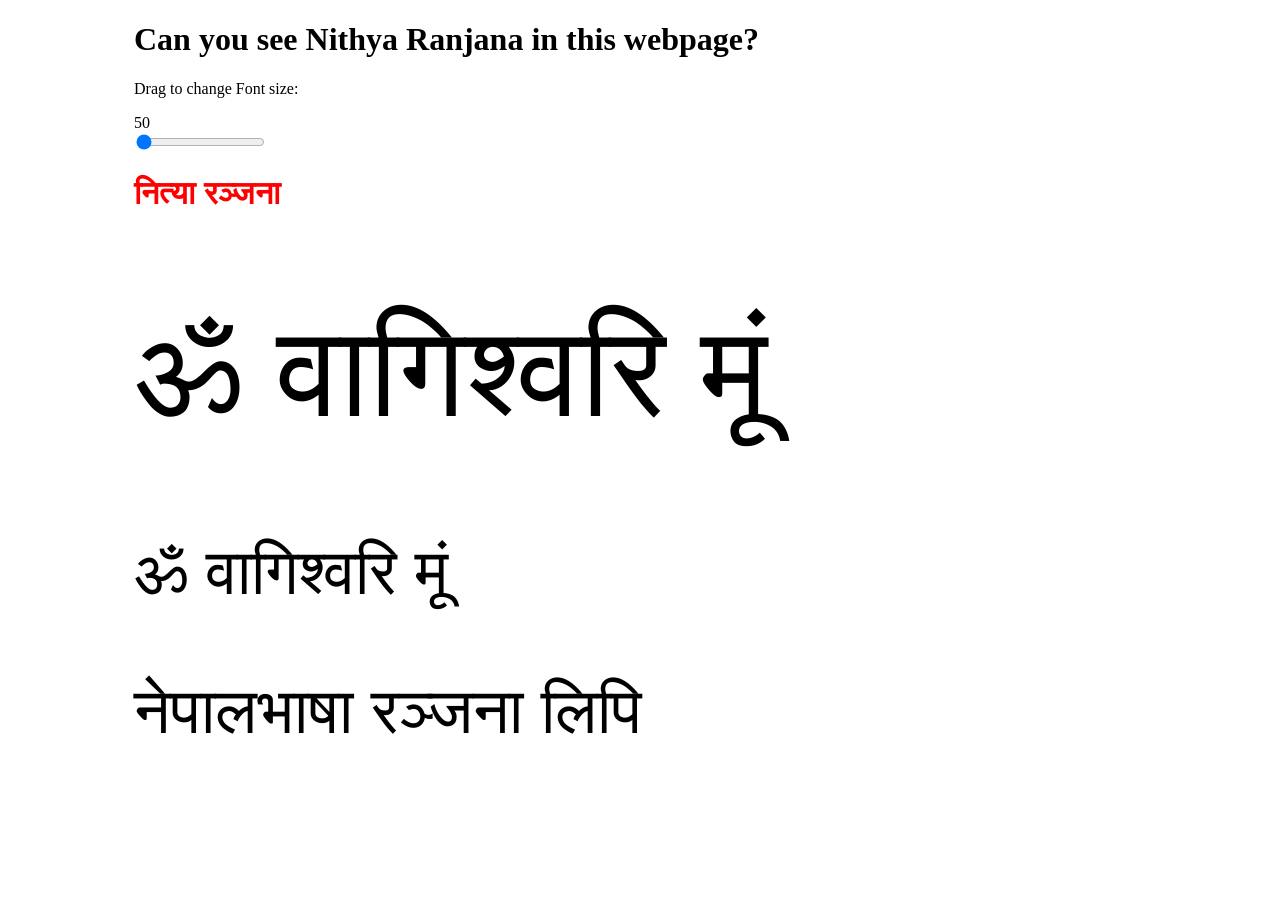
==== demo/index.html @ 98b2a3eb "Change text color to red in index.html" ====
<!DOCTYPE html>
<html lang="en">

<head>
  <meta charset="UTF-8">
  <meta name="viewport" content="width=device-width, initial-scale=1.0">
  <title>Rendering Nithya Ranjana in Webpages - Demo</title>
  <link rel="stylesheet" href="../css/nithya-ranjana.css">
  <script
  src="https://code.jquery.com/jquery-3.7.1.js"
  integrity="sha256-eKhayi8LEQwp4NKxN+CfCh+3qOVUtJn3QNZ0TciWLP4="
  crossorigin="anonymous"></script>
</head>
  <body>

  <div class="container-large" style="max-width:1012px; margin:0 auto;">
    <div class="font-size">
       <h1>Can you see Nithya Ranjana in this webpage?</h1>
        <p>Drag to change Font size:</p>
  <output for="fader" id="fontsize">50</output>
</div>
<input class="none" type="range" min="0" max="100" value="0" id="fader" step="1"/>
<text id="v-28" class="changeMe" y="0.8em" fill="white"
  stroke="black"
  stroke-width="0"
  transform="translate(35,20.5) "
  ><h1 class="font-nithya-ranjana" style="color:red;">नित्या रञ्जना</h1></text
>
  <script>
$("#fader").on("input", function () {
  $("#v-28").css("font-size", $(this).val() + "px")
})
</script>
   
    <h1 class="font-nithya-ranjana text-large">ॐ वागिश्वरि मूं</h1>
    <h1 class="font-nithya-ranjana-ss01 text-medium">ॐ वागिश्वरि मूं</h1>
    <p class="font-nithya-ranjana text-medium">नेपालभाषा रञ्जना लिपि</p>
  </div>
</body>

</html>
---- css/nithya-ranjana.css ----
/* Nithya Ranjana font */

@font-face {
  font-family: 'NithyaRanjana';
  src:  url('https://cdn.staticdelivr.com/gh/callijatra/nithya-ranjana-webfont1/main/fonts/NithyaRanjanaDU-Regular.otf') format('otf'),
        url('https://cdn.staticdelivr.com/gh/callijatra/nithya-ranjana-webfont1/main/fonts/NithyaRanjanaDU-Regular.woff2') format('woff2'),
        url('https://cdn.staticdelivr.com/gh/callijatra/nithya-ranjana-webfont1/main/fonts/NithyaRanjanaDU-Regular.woff') format('woff'); /* Fallback format */
  font-weight: 100;
  font-display: swap; 
}

@layer utilities {
  .font-nithya-ranjana {
    font-family: 'NithyaRanjana', sans-serif;
  }

    /* Stylistic Set 1 */
    .font-nithya-ranjana-ss01 {
      font-family: 'NithyaRanjana', sans-serif;
      font-feature-settings: "ss01" 1;
    }
}

.text-large {
  font-size: 8rem;
  font-weight: 100;
}

.text-medium {
  font-size: 4rem;
  font-weight: 100;
}
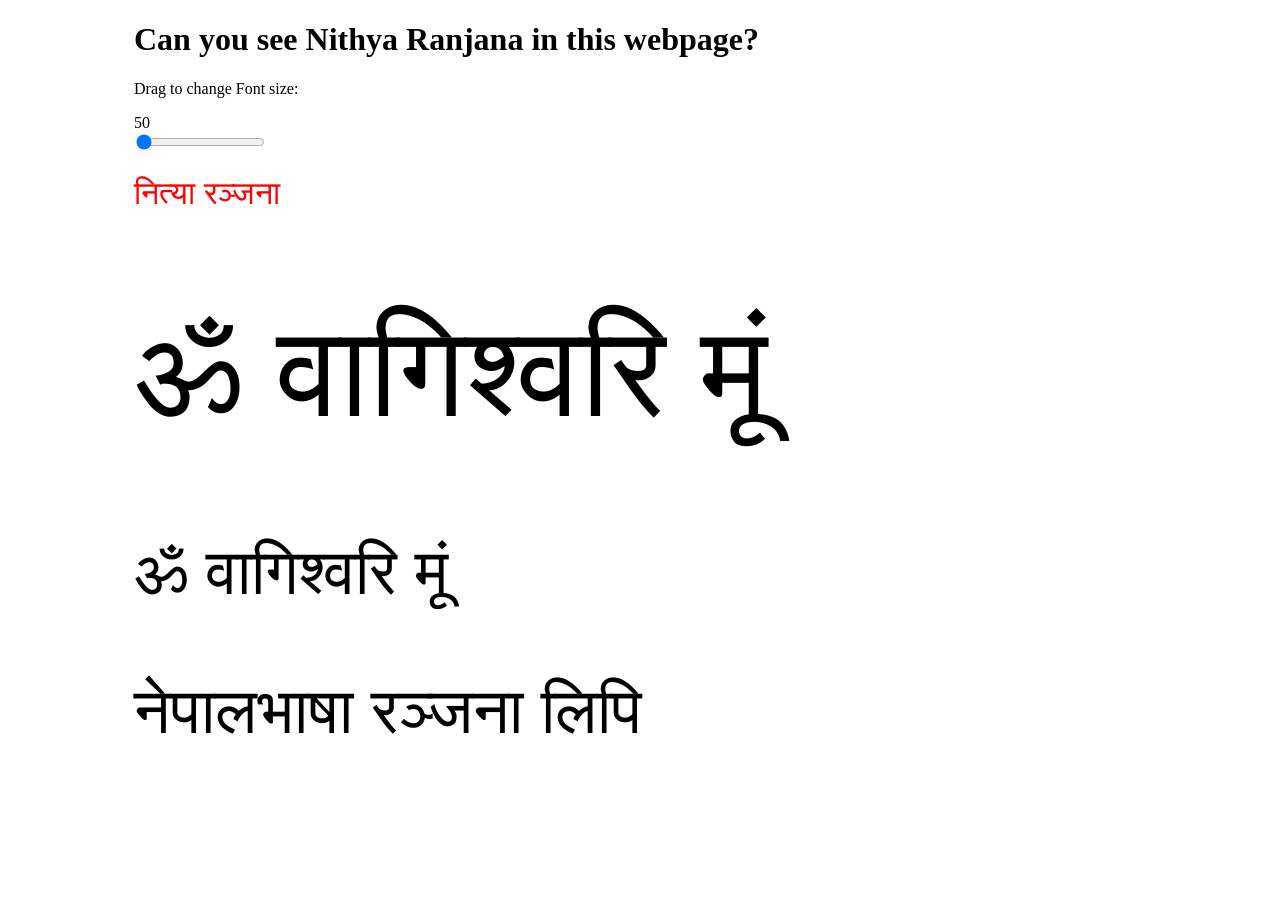
==== commit afc27c9d: "Update index.html" ====
--- a/demo/index.html
+++ b/demo/index.html
@@ -24,7 +24,7 @@
   stroke="black"
   stroke-width="0"
   transform="translate(35,20.5) "
-  ><h1 class="font-nithya-ranjana" style="color:red;">नित्या रञ्जना</h1></text
+  ><h1 class="font-nithya-ranjana" style="color:red;font-weight:normal;">नित्या रञ्जना</h1></text
 >
   <script>
 $("#fader").on("input", function () {
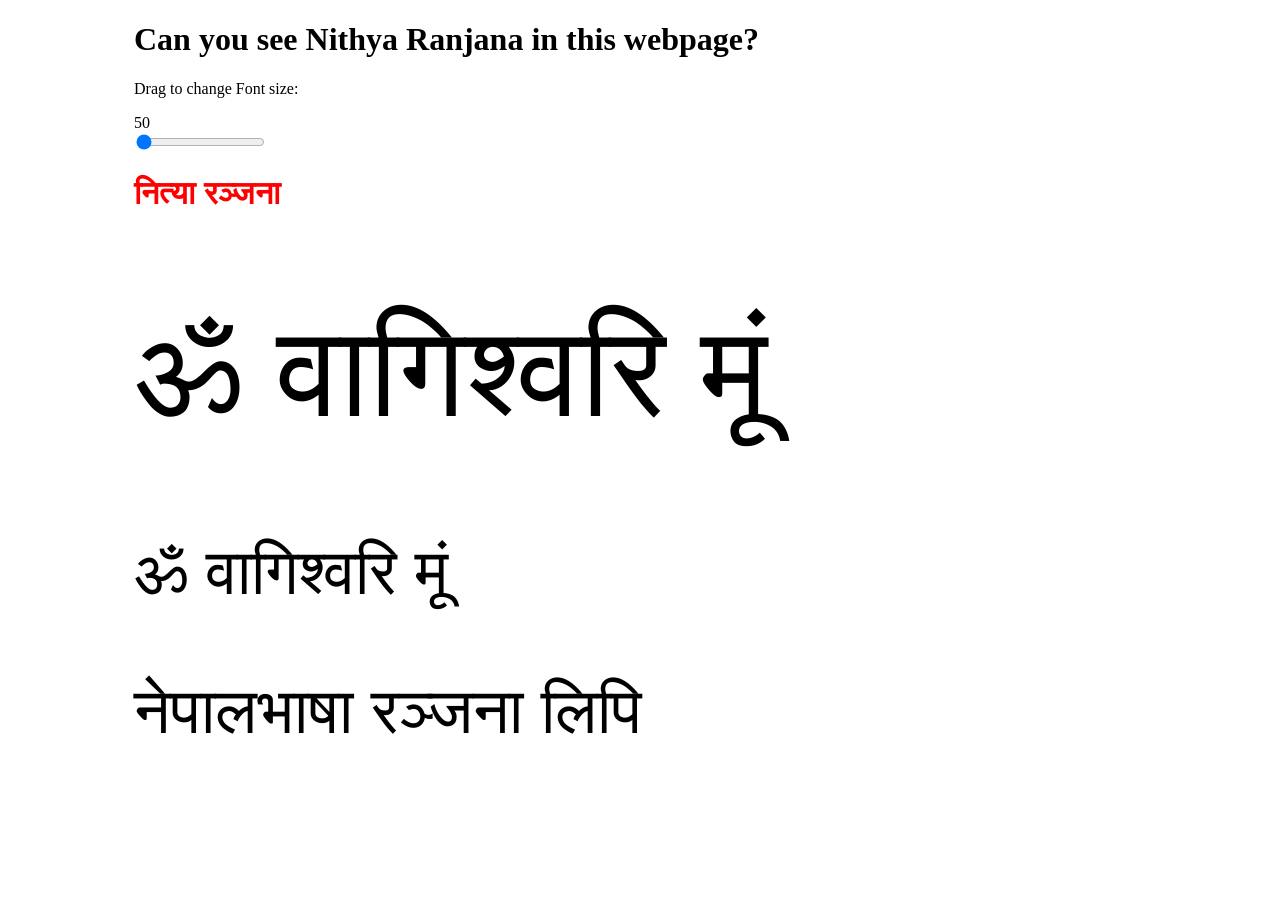
==== commit 904b83c7: "fixed font value update" ====
--- a/demo/index.html
+++ b/demo/index.html
@@ -24,11 +24,13 @@
   stroke="black"
   stroke-width="0"
   transform="translate(35,20.5) "
-  ><h1 class="font-nithya-ranjana" style="color:red;font-weight:normal;">नित्या रञ्जना</h1></text
+  ><h1 class="font-nithya-ranjana" style="color:red;">नित्या रञ्जना</h1></text
 >
   <script>
 $("#fader").on("input", function () {
-  $("#v-28").css("font-size", $(this).val() + "px")
+  var fontSize = $(this).val() + "px";
+  $("#v-28").css("font-size", fontSize);
+  $("#fontsize").text($(this).val()); // Update the output display
 })
 </script>
    
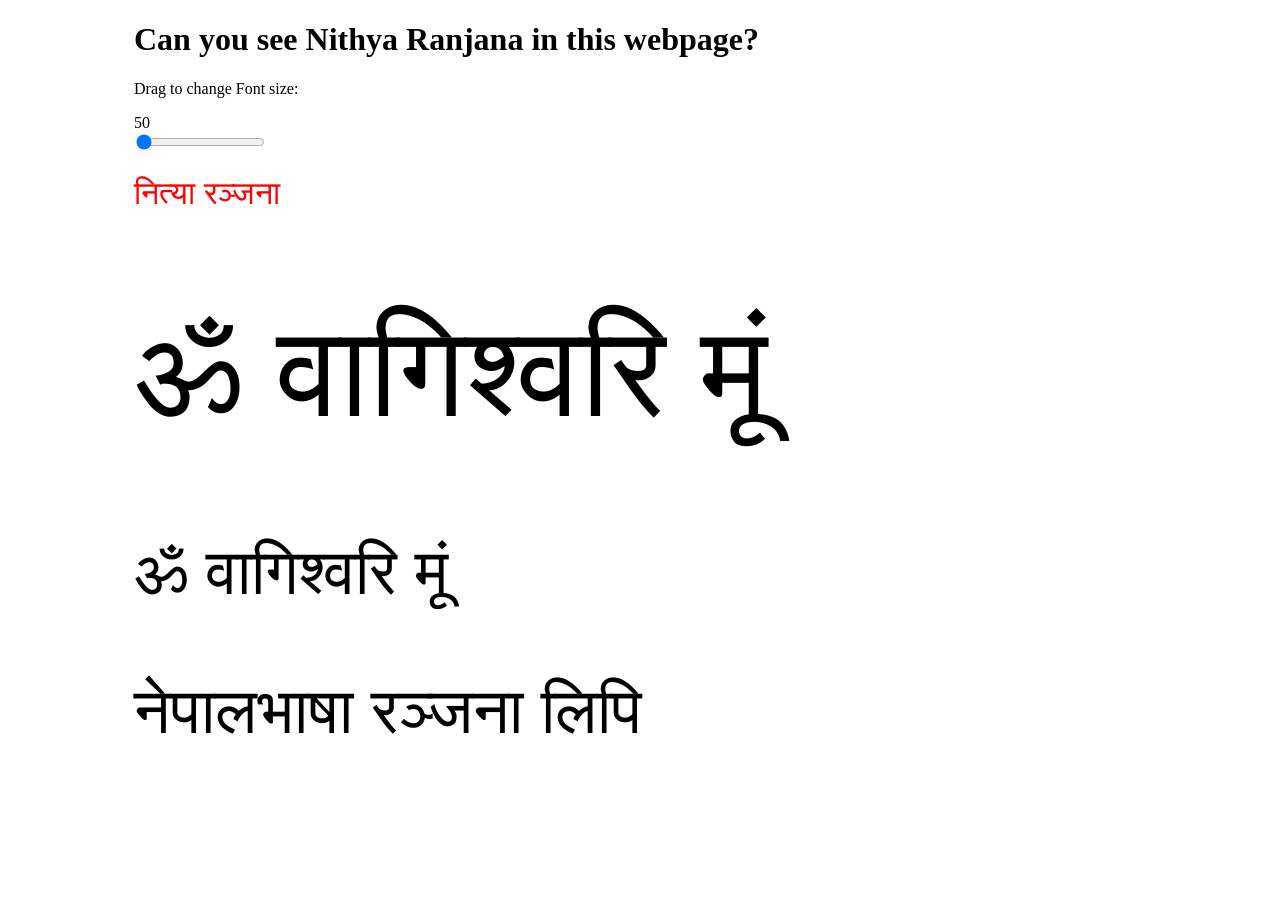
==== commit ea757294: "Merge branch 'main' of https://github.com/callijatra/nithya-ranjana-webfont1" ====
--- a/demo/index.html
+++ b/demo/index.html
@@ -24,7 +24,7 @@
   stroke="black"
   stroke-width="0"
   transform="translate(35,20.5) "
-  ><h1 class="font-nithya-ranjana" style="color:red;">नित्या रञ्जना</h1></text
+  ><h1 class="font-nithya-ranjana" style="color:red;font-weight:normal;">नित्या रञ्जना</h1></text
 >
   <script>
 $("#fader").on("input", function () {
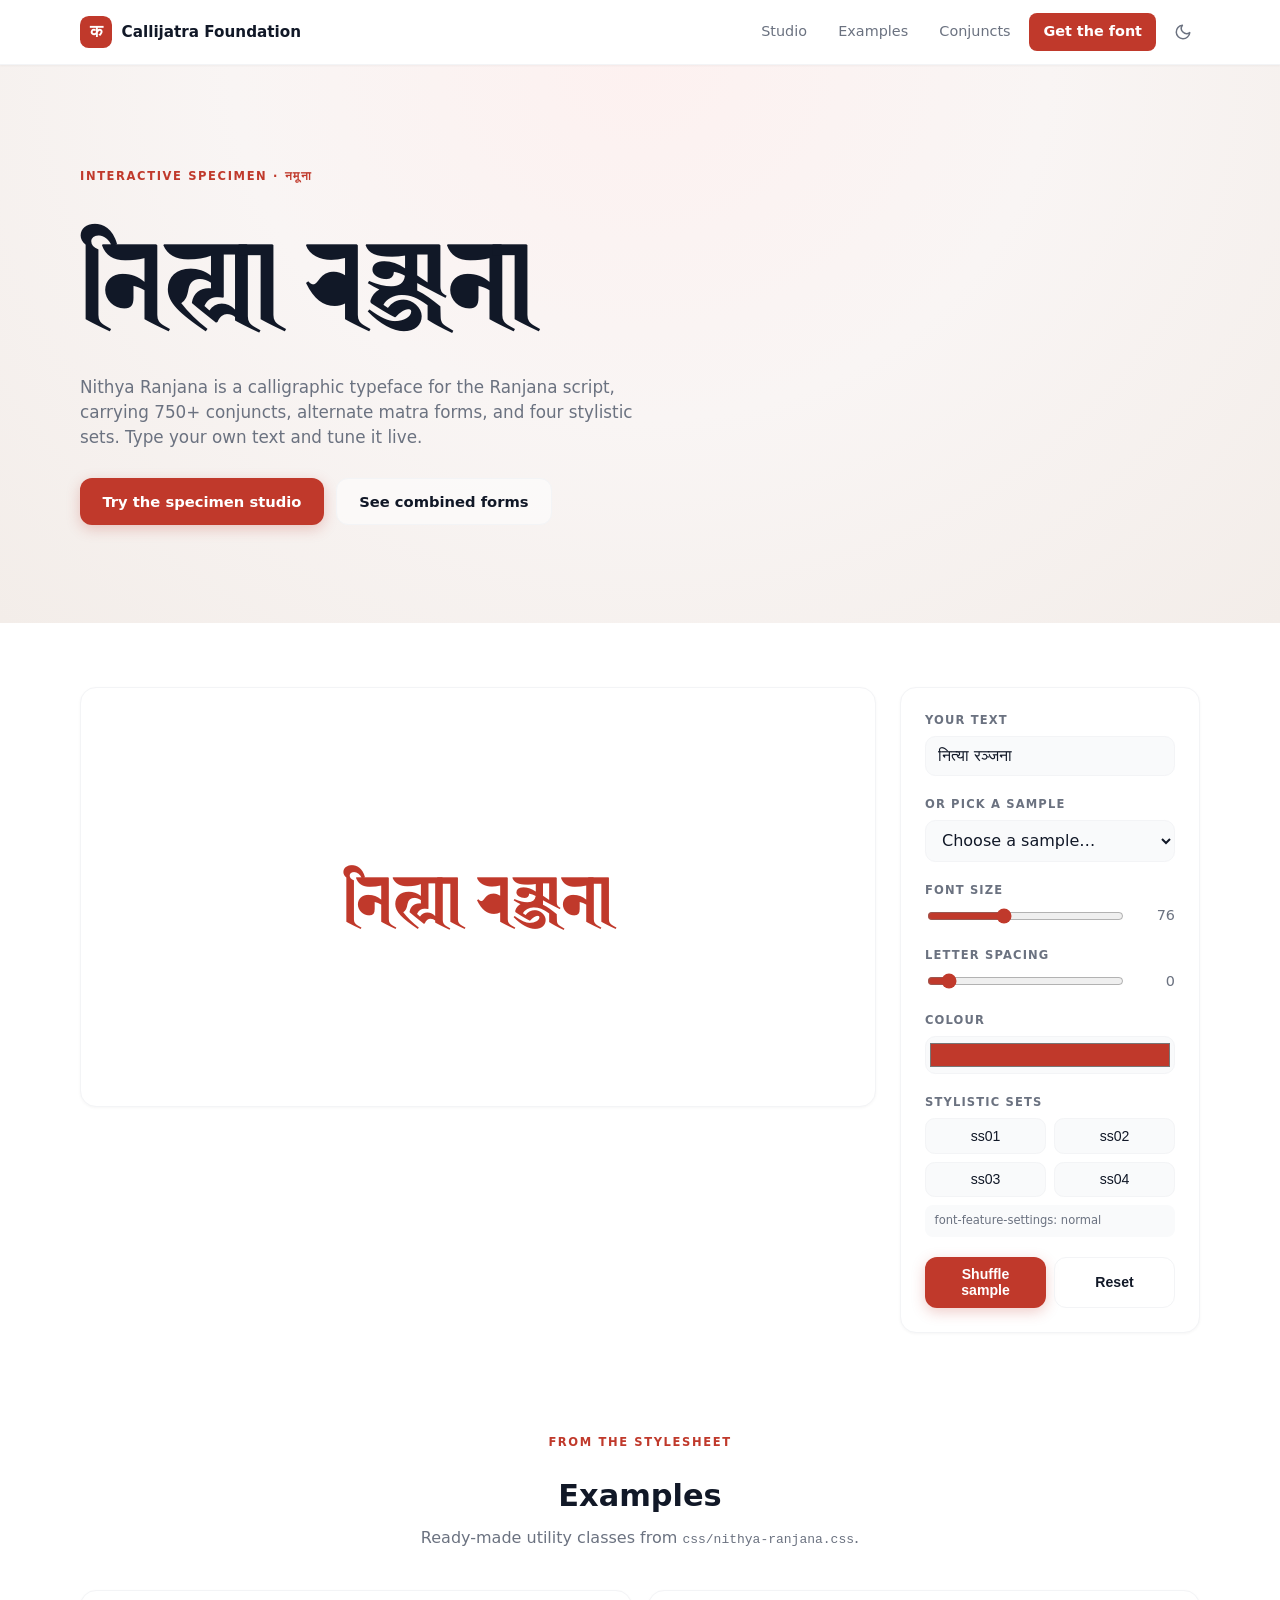
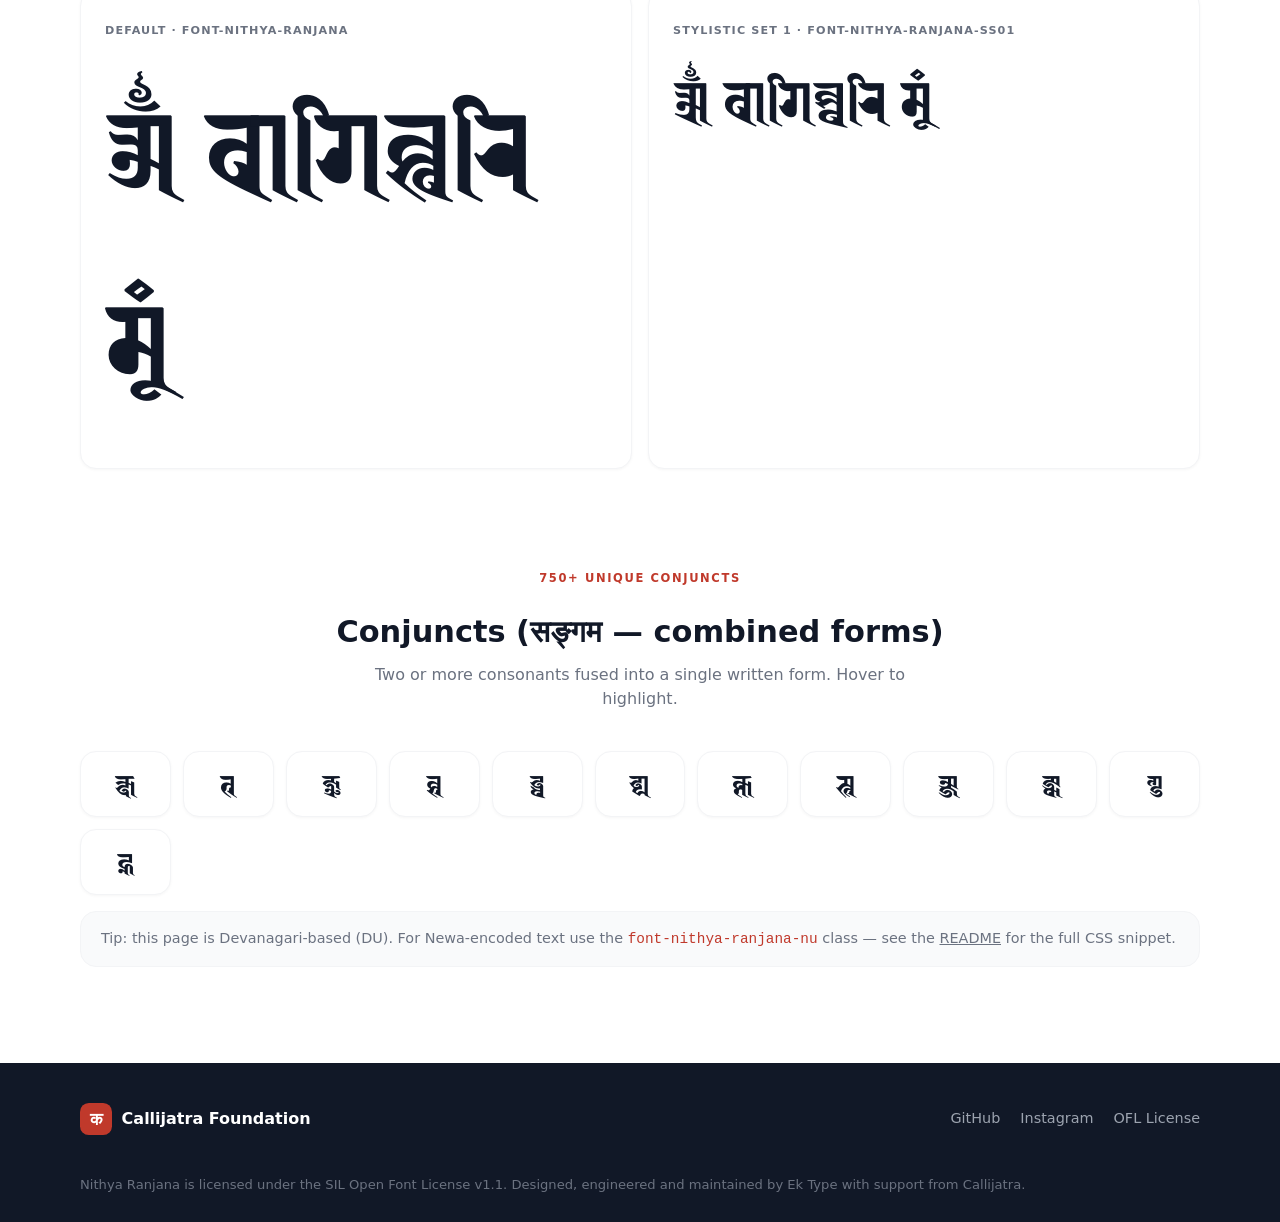
==== commit 706210fd: "Fix webfont loading, add NU webfonts, rebuild interactive demo page" ====
--- a/demo/index.html
+++ b/demo/index.html
@@ -6,38 +6,765 @@
   <meta name="viewport" content="width=device-width, initial-scale=1.0">
   <title>Rendering Nithya Ranjana in Webpages - Demo</title>
   <link rel="stylesheet" href="../css/nithya-ranjana.css">
-  <script
-  src="https://code.jquery.com/jquery-3.7.1.js"
-  integrity="sha256-eKhayi8LEQwp4NKxN+CfCh+3qOVUtJn3QNZ0TciWLP4="
-  crossorigin="anonymous"></script>
+  <script>
+    (function () {
+      var saved = localStorage.getItem('theme');
+      var prefersDark = window.matchMedia('(prefers-color-scheme: dark)').matches;
+      if (saved === 'dark' || (!saved && prefersDark)) {
+        document.documentElement.classList.add('dark');
+      }
+    })();
+  </script>
+  <style>
+    :root {
+      --brand: #c0392b;
+      --brand-hover: #a93226;
+      --ink: #111827;
+      --muted: #6b7280;
+      --bg: #ffffff;
+      --surface: #f9fafb;
+      --line: #f3f4f6;
+      --nav: rgba(255, 255, 255, 0.9);
+      --hero: radial-gradient(ellipse at top, #fdf1f0 0%, #f9f5f4 45%, #f3ede9 100%);
+    }
+
+    html.dark {
+      --ink: #f3f4f6;
+      --muted: #9ca3af;
+      --bg: #030712;
+      --surface: #111827;
+      --line: #1f2937;
+      --nav: rgba(3, 7, 18, 0.9);
+      --hero: none;
+    }
+
+    * { box-sizing: border-box; }
+
+    html { scroll-behavior: smooth; }
+
+    body {
+      margin: 0;
+      font-family: system-ui, -apple-system, "Segoe UI", sans-serif;
+      background: var(--bg);
+      color: var(--ink);
+      line-height: 1.5;
+      -webkit-font-smoothing: antialiased;
+    }
+
+    a { color: inherit; }
+
+    .nav {
+      position: sticky;
+      top: 0;
+      z-index: 50;
+      background: var(--nav);
+      -webkit-backdrop-filter: blur(8px);
+      backdrop-filter: blur(8px);
+      border-bottom: 1px solid var(--line);
+      box-shadow: 0 1px 2px rgba(0, 0, 0, 0.04);
+    }
+
+    .nav-inner {
+      max-width: 72rem;
+      margin: 0 auto;
+      padding: 0 1rem;
+      height: 4rem;
+      display: flex;
+      align-items: center;
+      justify-content: space-between;
+      gap: 1rem;
+    }
+
+    .nav-brand {
+      display: flex;
+      align-items: center;
+      gap: .6rem;
+      text-decoration: none;
+      font-weight: 600;
+      font-size: .95rem;
+    }
+
+    .nav-logo {
+      width: 2rem;
+      height: 2rem;
+      border-radius: .55rem;
+      background: var(--brand);
+      color: #fff;
+      display: flex;
+      align-items: center;
+      justify-content: center;
+      font-weight: 700;
+      font-size: 1.05rem;
+    }
+
+    .nav-links { display: flex; align-items: center; gap: .35rem; }
+
+    .nav-link {
+      padding: .5rem .8rem;
+      border-radius: .5rem;
+      color: var(--muted);
+      text-decoration: none;
+      font-size: .9rem;
+      font-weight: 500;
+      transition: color .15s, background .15s;
+    }
+
+    .nav-link:hover { color: var(--ink); background: var(--surface); }
+
+    .nav-main {
+      padding: .5rem .9rem;
+      border-radius: .5rem;
+      background: var(--brand);
+      color: #fff;
+      text-decoration: none;
+      font-size: .9rem;
+      font-weight: 600;
+      transition: background .15s;
+    }
+
+    .nav-main:hover { background: var(--brand-hover); }
+
+    .icon-btn {
+      margin-left: .25rem;
+      padding: .5rem;
+      border: none;
+      border-radius: .5rem;
+      background: transparent;
+      color: var(--muted);
+      cursor: pointer;
+      display: flex;
+      align-items: center;
+      justify-content: center;
+      transition: color .15s, background .15s;
+    }
+
+    .icon-btn:hover { color: var(--ink); background: var(--surface); }
+
+    .hero {
+      min-height: 62vh;
+      display: flex;
+      flex-direction: column;
+      justify-content: center;
+      padding: 4rem 1rem;
+      background: var(--hero);
+      background-color: var(--surface);
+      overflow: hidden;
+    }
+
+    html.dark .hero { background: #111827; }
+
+    .wrap {
+      max-width: 72rem;
+      margin: 0 auto;
+      width: 100%;
+      padding: 0 1rem;
+    }
+
+    .eyebrow {
+      display: inline-block;
+      font-size: .72rem;
+      font-weight: 700;
+      letter-spacing: .14em;
+      text-transform: uppercase;
+      color: var(--brand);
+      margin-bottom: 1rem;
+    }
+
+    .hero h1 {
+      margin: 0;
+      font-family: 'NithyaRanjana', sans-serif;
+      font-weight: normal;
+      font-size: clamp(3.5rem, 12vw, 8rem);
+      line-height: 1.2;
+      color: var(--ink);
+    }
+
+    .hero p.lead {
+      margin: 1.25rem 0 0;
+      color: var(--muted);
+      max-width: 36rem;
+      font-size: 1.05rem;
+    }
+
+    .hero-actions {
+      margin-top: 1.75rem;
+      display: flex;
+      flex-wrap: wrap;
+      gap: .75rem;
+    }
+
+    .btn {
+      display: inline-flex;
+      align-items: center;
+      gap: .45rem;
+      padding: .7rem 1.4rem;
+      border-radius: .75rem;
+      font-size: .92rem;
+      font-weight: 600;
+      text-decoration: none;
+      border: none;
+      cursor: pointer;
+      transition: background .15s, color .15s, border-color .15s, transform .15s;
+    }
+
+    .btn-primary { background: var(--brand); color: #fff; box-shadow: 0 4px 14px rgba(192, 57, 43, 0.25); }
+
+    .btn-primary:hover { background: var(--brand-hover); }
+
+    .btn-ghost {
+      background: rgba(255, 255, 255, 0.55);
+      color: var(--ink);
+      border: 1px solid var(--line);
+    }
+
+    html.dark .btn-ghost { background: rgba(255, 255, 255, 0.08); border-color: rgba(255, 255, 255, 0.2); }
+
+    .btn-ghost:hover { border-color: var(--brand); color: var(--brand); }
+
+    .studio {
+      max-width: 72rem;
+      margin: 0 auto;
+      padding: 4rem 1rem;
+      display: grid;
+      grid-template-columns: 1fr 300px;
+      gap: 1.5rem;
+      align-items: start;
+    }
+
+    @media (max-width: 900px) {
+      .studio { grid-template-columns: 1fr; }
+    }
+
+    .card {
+      background: var(--bg);
+      border: 1px solid var(--line);
+      border-radius: 1rem;
+      box-shadow: 0 1px 3px rgba(0, 0, 0, 0.04);
+    }
+
+    .preview-card {
+      padding: 3.5rem 2rem;
+      min-height: 420px;
+      display: flex;
+      align-items: center;
+      justify-content: center;
+      text-align: center;
+      overflow: auto;
+    }
+
+    .preview-card span {
+      font-family: 'NithyaRanjana', sans-serif;
+      font-weight: normal;
+      white-space: pre-wrap;
+      word-break: break-word;
+    }
+
+    .controls-card { padding: 1.5rem; display: grid; gap: 1.25rem; }
+
+    .field label {
+      display: block;
+      font-size: .72rem;
+      font-weight: 700;
+      letter-spacing: .1em;
+      text-transform: uppercase;
+      color: var(--muted);
+      margin-bottom: .4rem;
+    }
+
+    .field input[type="text"], .field select {
+      width: 100%;
+      padding: .6rem .75rem;
+      border: 1px solid var(--line);
+      border-radius: .65rem;
+      font-size: 1rem;
+      background: var(--surface);
+      color: var(--ink);
+      font-family: inherit;
+    }
+
+    .field input[type="text"]:focus, .field select:focus { outline: 2px solid var(--brand); outline-offset: 1px; }
+
+    .row { display: flex; align-items: center; gap: .65rem; }
+
+    .row input[type="range"] {
+      flex: 1;
+      accent-color: var(--brand);
+      min-width: 0;
+    }
+
+    .row output {
+      min-width: 2.4rem;
+      text-align: right;
+      font-variant-numeric: tabular-nums;
+      color: var(--muted);
+      font-size: .9rem;
+    }
+
+    input[type="color"] {
+      width: 100%;
+      height: 2.4rem;
+      padding: .15rem;
+      border: 1px solid var(--line);
+      border-radius: .65rem;
+      background: var(--surface);
+      cursor: pointer;
+    }
+
+    .feature-grid { display: grid; grid-template-columns: 1fr 1fr; gap: .5rem; }
+
+    .feature-grid button {
+      padding: .55rem .5rem;
+      border: 1px solid var(--line);
+      border-radius: .6rem;
+      background: var(--surface);
+      color: var(--ink);
+      font-size: .88rem;
+      font-weight: 500;
+      cursor: pointer;
+      transition: background .15s, color .15s, border-color .15s;
+    }
+
+    .feature-grid button.active {
+      background: var(--brand);
+      border-color: var(--brand);
+      color: #fff;
+    }
+
+    .feature-state {
+      font-size: .72rem;
+      color: var(--muted);
+      background: var(--surface);
+      border-radius: .5rem;
+      padding: .45rem .6rem;
+      overflow: hidden;
+      text-overflow: ellipsis;
+      white-space: nowrap;
+      margin-top: .5rem;
+    }
+
+    .actions { display: grid; grid-template-columns: 1fr 1fr; gap: .5rem; }
+
+    .actions .btn {
+      justify-content: center;
+      padding: .6rem .75rem;
+      font-size: .88rem;
+    }
+
+    .section {
+      max-width: 72rem;
+      margin: 0 auto;
+      padding: 2rem 1rem 4rem;
+    }
+
+    .section-head { text-align: center; margin-bottom: 2.5rem; }
+
+    .section-head h2 {
+      margin: .35rem 0 0;
+      font-size: 1.9rem;
+      font-weight: 700;
+    }
+
+    .section-head p { margin: .5rem auto 0; color: var(--muted); max-width: 34rem; }
+
+    .showcase-grid {
+      display: grid;
+      grid-template-columns: 1fr 1fr;
+      gap: 1rem;
+    }
+
+    @media (max-width: 760px) {
+      .showcase-grid { grid-template-columns: 1fr; }
+    }
+
+    .showcase-card {
+      padding: 2rem 1.5rem;
+      display: flex;
+      flex-direction: column;
+      gap: .75rem;
+      transition: box-shadow .2s, border-color .2s, transform .2s;
+    }
+
+    .showcase-card:hover { box-shadow: 0 8px 24px rgba(0, 0, 0, 0.07); border-color: var(--brand); transform: translateY(-2px); }
+
+    .showcase-card .label {
+      font-size: .7rem;
+      font-weight: 700;
+      letter-spacing: .1em;
+      text-transform: uppercase;
+      color: var(--muted);
+    }
+
+    .showcase-card .sample { margin: 0; font-weight: normal; }
+
+    .conjunct-grid {
+      display: grid;
+      grid-template-columns: repeat(auto-fill, minmax(88px, 1fr));
+      gap: .75rem;
+    }
+
+    .conjunct {
+      padding: 1rem .4rem;
+      text-align: center;
+      font-family: 'NithyaRanjana', sans-serif;
+      font-size: 2rem;
+      line-height: 1;
+      cursor: default;
+      transition: background .15s, color .15s, border-color .15s, transform .15s;
+    }
+
+    .conjunct:hover { background: var(--brand); border-color: var(--brand); color: #fff; transform: translateY(-2px); }
+
+    .docs-note {
+      margin-top: 1rem;
+      padding: 1rem 1.25rem;
+      border-radius: 1rem;
+      border: 1px solid var(--line);
+      background: var(--surface);
+      color: var(--muted);
+      font-size: .9rem;
+    }
+
+    .docs-note code { color: var(--brand); }
+
+    footer {
+      background: #111827;
+      color: #d1d5db;
+      margin-top: 2rem;
+    }
+
+    html.dark footer { background: #030712; }
+
+    .footer-inner {
+      max-width: 72rem;
+      margin: 0 auto;
+      padding: 2.5rem 1rem;
+      display: flex;
+      flex-wrap: wrap;
+      gap: 1.5rem;
+      justify-content: space-between;
+      align-items: center;
+    }
+
+    .footer-brand { display: flex; align-items: center; gap: .6rem; font-weight: 600; color: #fff; }
+
+    .footer-links { display: flex; align-items: center; gap: 1.25rem; font-size: .9rem; }
+
+    .footer-links a { color: #9ca3af; text-decoration: none; }
+
+    .footer-links a:hover { color: #fff; }
+
+    .footer-copy {
+      max-width: 72rem;
+      margin: 0 auto;
+      padding: 0 1rem 1.75rem;
+      font-size: .82rem;
+      color: #6b7280;
+    }
+
+    #scroll-top {
+      position: fixed;
+      bottom: 1.5rem;
+      right: 1.5rem;
+      z-index: 50;
+      width: 3rem;
+      height: 3rem;
+      border: none;
+      border-radius: 9999px;
+      background: var(--brand);
+      color: #fff;
+      cursor: pointer;
+      display: flex;
+      align-items: center;
+      justify-content: center;
+      opacity: 0;
+      transform: translateY(1rem);
+      pointer-events: none;
+      transition: opacity .25s, transform .25s, background .15s;
+      box-shadow: 0 8px 24px rgba(0, 0, 0, 0.25);
+    }
+
+    #scroll-top.visible { opacity: 1; transform: translateY(0); pointer-events: auto; }
+
+    #scroll-top:hover { background: var(--brand-hover); }
+  </style>
 </head>
-  <body>
-
-  <div class="container-large" style="max-width:1012px; margin:0 auto;">
-    <div class="font-size">
-       <h1>Can you see Nithya Ranjana in this webpage?</h1>
-        <p>Drag to change Font size:</p>
-  <output for="fader" id="fontsize">50</output>
-</div>
-<input class="none" type="range" min="0" max="100" value="0" id="fader" step="1"/>
-<text id="v-28" class="changeMe" y="0.8em" fill="white"
-  stroke="black"
-  stroke-width="0"
-  transform="translate(35,20.5) "
-  ><h1 class="font-nithya-ranjana" style="color:red;font-weight:normal;">नित्या रञ्जना</h1></text
->
+
+<body>
+  <header class="nav">
+    <div class="nav-inner">
+      <a class="nav-brand" href="#top">
+        <span class="nav-logo">क</span>
+        <span>Callijatra Foundation</span>
+      </a>
+      <div class="nav-links">
+        <a class="nav-link" href="#studio">Studio</a>
+        <a class="nav-link" href="#examples">Examples</a>
+        <a class="nav-link" href="#conjuncts">Conjuncts</a>
+        <a class="nav-main" href="https://github.com/EkType/Nithya-Ranjana" target="_blank" rel="noopener">Get the font</a>
+        <button id="theme-toggle" class="icon-btn" aria-label="Toggle dark mode">
+          <svg id="icon-sun" xmlns="http://www.w3.org/2000/svg" width="18" height="18" viewBox="0 0 24 24" fill="none" stroke="currentColor" stroke-width="2" stroke-linecap="round" stroke-linejoin="round" style="display:none;"><path d="M12 3v1m0 16v1m8.66-9H21M3 12H2m15.36-6.36-.71.71M6.34 17.66l-.71.71M17.66 17.66l-.71-.71M6.34 6.34l-.71-.71M12 5a7 7 0 1 0 0 14A7 7 0 0 0 12 5z"/></svg>
+          <svg id="icon-moon" xmlns="http://www.w3.org/2000/svg" width="18" height="18" viewBox="0 0 24 24" fill="none" stroke="currentColor" stroke-width="2" stroke-linecap="round" stroke-linejoin="round"><path d="M21 12.79A9 9 0 1 1 11.21 3 7 7 0 0 0 21 12.79z"/></svg>
+        </button>
+      </div>
+    </div>
+  </header>
+
+  <section class="hero" id="top">
+    <div class="wrap">
+      <span class="eyebrow">Interactive specimen &middot; नमूना</span>
+      <h1>नित्या रञ्जना</h1>
+      <p class="lead">Nithya Ranjana is a calligraphic typeface for the Ranjana script, carrying 750+ conjuncts, alternate matra forms, and four stylistic sets. Type your own text and tune it live.</p>
+      <div class="hero-actions">
+        <a class="btn btn-primary" href="#studio">Try the specimen studio</a>
+        <a class="btn btn-ghost" href="#examples">See combined forms</a>
+      </div>
+    </div>
+  </section>
+
+  <main class="studio" id="studio">
+    <section class="card preview-card" aria-label="Font preview">
+      <span id="preview-text" aria-live="polite">नित्या रञ्जना</span>
+    </section>
+
+    <aside class="card controls-card" aria-label="Font controls">
+      <div class="field">
+        <label for="text-input">Your text</label>
+        <input id="text-input" type="text" value="नित्या रञ्जना" spellcheck="false">
+      </div>
+
+      <div class="field">
+        <label for="sample-select">Or pick a sample</label>
+        <select id="sample-select">
+          <option value="">Choose a sample&hellip;</option>
+          <option>नित्या रञ्जना</option>
+          <option>ॐ वागिश्वरि मूं</option>
+          <option>नेपालभाषा रञ्जना लिपि</option>
+          <option>सर्वे भवन्तु सुखिनः</option>
+          <option>सङ्गमेन तितिर्याम</option>
+          <option>क्षत्रिय ज्ञानत्र श्रद्धा</option>
+        </select>
+      </div>
+
+      <div class="field">
+        <label for="size-slider">Font size</label>
+        <div class="row">
+          <input id="size-slider" type="range" min="24" max="160" value="76">
+          <output id="size-output" for="size-slider">76</output>
+        </div>
+      </div>
+
+      <div class="field">
+        <label for="spacing-slider">Letter spacing</label>
+        <div class="row">
+          <input id="spacing-slider" type="range" min="-2" max="24" value="0" step="0.5">
+          <output id="spacing-output" for="spacing-slider">0</output>
+        </div>
+      </div>
+
+      <div class="field">
+        <label for="color-input">Colour</label>
+        <input id="color-input" type="color" value="#c0392b">
+      </div>
+
+      <div class="field">
+        <label>Stylistic sets</label>
+        <div class="feature-grid">
+          <button type="button" data-ss="ss01">ss01</button>
+          <button type="button" data-ss="ss02">ss02</button>
+          <button type="button" data-ss="ss03">ss03</button>
+          <button type="button" data-ss="ss04">ss04</button>
+        </div>
+        <div class="feature-state" id="feature-state">font-feature-settings: normal</div>
+      </div>
+
+      <div class="actions">
+        <button type="button" id="random-btn" class="btn btn-primary">Shuffle sample</button>
+        <button type="button" id="reset-btn" class="btn btn-ghost">Reset</button>
+      </div>
+    </aside>
+  </main>
+
+  <section class="section" id="examples">
+    <div class="section-head">
+      <span class="eyebrow">From the stylesheet</span>
+      <h2>Examples</h2>
+      <p>Ready-made utility classes from <code>css/nithya-ranjana.css</code>.</p>
+    </div>
+    <div class="showcase-grid">
+      <div class="card showcase-card">
+        <span class="label">Default &middot; font-nithya-ranjana</span>
+        <h1 class="sample font-nithya-ranjana text-large">ॐ वागिश्वरि मूं</h1>
+      </div>
+      <div class="card showcase-card">
+        <span class="label">Stylistic set 1 &middot; font-nithya-ranjana-ss01</span>
+        <h1 class="sample font-nithya-ranjana-ss01 text-medium">ॐ वागिश्वरि मूं</h1>
+      </div>
+    </div>
+  </section>
+
+  <section class="section" id="conjuncts">
+    <div class="section-head">
+      <span class="eyebrow">750+ unique conjuncts</span>
+      <h2>Conjuncts (सङ्गम &mdash; combined forms)</h2>
+      <p>Two or more consonants fused into a single written form. Hover to highlight.</p>
+    </div>
+    <div class="conjunct-grid">
+      <div class="card conjunct">क्ष</div>
+      <div class="card conjunct">त्र</div>
+      <div class="card conjunct">ज्ञ</div>
+      <div class="card conjunct">श्र</div>
+      <div class="card conjunct">द्ध</div>
+      <div class="card conjunct">द्य</div>
+      <div class="card conjunct">क्त</div>
+      <div class="card conjunct">स्त्र</div>
+      <div class="card conjunct">ञ्ज</div>
+      <div class="card conjunct">ङ्क</div>
+      <div class="card conjunct">ण्ड</div>
+      <div class="card conjunct">ह्न</div>
+    </div>
+    <div class="docs-note">
+      Tip: this page is Devanagari-based (DU). For Newa-encoded text use the
+      <code>font-nithya-ranjana-nu</code> class &mdash; see the <a href="../README.md">README</a> for the full CSS snippet.
+    </div>
+  </section>
+
+  <footer>
+    <div class="footer-inner">
+      <div class="footer-brand">
+        <span class="nav-logo">क</span>
+        <span>Callijatra Foundation</span>
+      </div>
+      <div class="footer-links">
+        <a href="https://github.com/callijatra" target="_blank" rel="noopener">GitHub</a>
+        <a href="https://www.instagram.com/callijatra" target="_blank" rel="noopener">Instagram</a>
+        <a href="../OFL.txt">OFL License</a>
+      </div>
+    </div>
+    <p class="footer-copy">Nithya Ranjana is licensed under the SIL Open Font License v1.1. Designed, engineered and maintained by Ek Type with support from Callijatra.</p>
+  </footer>
+
+  <button id="scroll-top" aria-label="Scroll to top">
+    <svg xmlns="http://www.w3.org/2000/svg" width="18" height="18" viewBox="0 0 24 24" fill="none" stroke="currentColor" stroke-width="2.5" stroke-linecap="round" stroke-linejoin="round"><path d="M5 15l7-7 7 7"/></svg>
+  </button>
+
   <script>
-$("#fader").on("input", function () {
-  var fontSize = $(this).val() + "px";
-  $("#v-28").css("font-size", fontSize);
-  $("#fontsize").text($(this).val()); // Update the output display
-})
-</script>
-   
-    <h1 class="font-nithya-ranjana text-large">ॐ वागिश्वरि मूं</h1>
-    <h1 class="font-nithya-ranjana-ss01 text-medium">ॐ वागिश्वरि मूं</h1>
-    <p class="font-nithya-ranjana text-medium">नेपालभाषा रञ्जना लिपि</p>
-  </div>
+    var preview = document.getElementById('preview-text');
+    var textInput = document.getElementById('text-input');
+    var sampleSelect = document.getElementById('sample-select');
+    var sizeSlider = document.getElementById('size-slider');
+    var sizeOutput = document.getElementById('size-output');
+    var spacingSlider = document.getElementById('spacing-slider');
+    var spacingOutput = document.getElementById('spacing-output');
+    var colorInput = document.getElementById('color-input');
+    var featureState = document.getElementById('feature-state');
+    var featureButtons = Array.prototype.slice.call(
+      document.querySelectorAll('.feature-grid button')
+    );
+
+    var samples = [
+      'नित्या रञ्जना', 'ॐ वागिश्वरि मूं', 'नेपालभाषा रञ्जना लिपि',
+      'सर्वे भवन्तु सुखिनः', 'सङ्गमेन तितिर्याम', 'क्षत्रिय ज्ञानत्र श्रद्धा'
+    ];
+
+    var savedSample = 'नित्या रञ्जना';
+
+    function activeSets() {
+      return featureButtons
+        .filter(function (b) { return b.classList.contains('active'); })
+        .map(function (b) { return b.dataset.ss; });
+    }
+
+    function apply() {
+      preview.style.fontSize = sizeSlider.value + 'px';
+      sizeOutput.value = sizeSlider.value;
+      preview.style.letterSpacing = spacingSlider.value + 'px';
+      spacingOutput.value = spacingSlider.value;
+      preview.style.color = colorInput.value;
+
+      var sets = activeSets();
+      preview.style.fontFeatureSettings = sets.length
+        ? sets.map(function (s) { return '"' + s + '" 1'; }).join(', ')
+        : 'normal';
+      featureState.textContent = sets.length
+        ? 'font-feature-settings: ' + preview.style.fontFeatureSettings
+        : 'font-feature-settings: normal';
+    }
+
+    function setText(value) {
+      preview.textContent = value;
+      textInput.value = value;
+      sampleSelect.value = '';
+    }
+
+    textInput.addEventListener('input', function () {
+      preview.textContent = textInput.value;
+      sampleSelect.value = '';
+    });
+
+    sampleSelect.addEventListener('change', function () {
+      if (sampleSelect.value) {
+        setText(sampleSelect.value);
+        savedSample = sampleSelect.value;
+      }
+    });
+
+    featureButtons.forEach(function (button) {
+      button.addEventListener('click', function () {
+        button.classList.toggle('active');
+        apply();
+      });
+    });
+
+    document.getElementById('random-btn').addEventListener('click', function () {
+      var pool = samples.filter(function (s) { return s !== savedSample; });
+      var next = pool[Math.floor(Math.random() * pool.length)];
+      savedSample = next;
+      setText(next);
+    });
+
+    document.getElementById('reset-btn').addEventListener('click', function () {
+      sizeSlider.value = 76;
+      spacingSlider.value = 0;
+      colorInput.value = '#c0392b';
+      featureButtons.forEach(function (b) { b.classList.remove('active'); });
+      setText(savedSample || 'नित्या रञ्जना');
+      apply();
+    });
+
+    [sizeSlider, spacingSlider, colorInput].forEach(function (control) {
+      control.addEventListener('input', apply);
+    });
+
+    apply();
+
+    var html = document.documentElement;
+    var themeToggle = document.getElementById('theme-toggle');
+    var iconSun = document.getElementById('icon-sun');
+    var iconMoon = document.getElementById('icon-moon');
+
+    function setTheme(dark) {
+      html.classList.toggle('dark', dark);
+      iconSun.style.display = dark ? 'block' : 'none';
+      iconMoon.style.display = dark ? 'none' : 'block';
+      localStorage.setItem('theme', dark ? 'dark' : 'light');
+    }
+
+    setTheme(html.classList.contains('dark'));
+
+    themeToggle.addEventListener('click', function () {
+      setTheme(!html.classList.contains('dark'));
+    });
+
+    var scrollTop = document.getElementById('scroll-top');
+
+    window.addEventListener('scroll', function () {
+      scrollTop.classList.toggle('visible', window.scrollY > 300);
+    }, { passive: true });
+
+    scrollTop.addEventListener('click', function () {
+      window.scrollTo({ top: 0, behavior: 'smooth' });
+    });
+  </script>
 </body>
 
-</html>
+</html>
--- a/css/nithya-ranjana.css
+++ b/css/nithya-ranjana.css
@@ -2,16 +2,31 @@
 
 @font-face {
   font-family: 'NithyaRanjana';
-  src:  url('https://cdn.staticdelivr.com/gh/callijatra/nithya-ranjana-webfont1/main/fonts/NithyaRanjanaDU-Regular.otf') format('otf'),
-        url('https://cdn.staticdelivr.com/gh/callijatra/nithya-ranjana-webfont1/main/fonts/NithyaRanjanaDU-Regular.woff2') format('woff2'),
-        url('https://cdn.staticdelivr.com/gh/callijatra/nithya-ranjana-webfont1/main/fonts/NithyaRanjanaDU-Regular.woff') format('woff'); /* Fallback format */
-  font-weight: 100;
-  font-display: swap; 
+  src:  url('../fonts/NithyaRanjanaDU-Regular.woff2') format('woff2'),
+        url('../fonts/NithyaRanjanaDU-Regular.woff') format('woff'),
+        url('../fonts/NithyaRanjanaDU-Regular.otf') format('opentype');
+  font-weight: normal;
+  font-style: normal;
+  font-display: swap;
+}
+
+@font-face {
+  font-family: 'NithyaRanjanaNU';
+  src:  url('../fonts/NithyaRanjanaNU-Regular.woff2') format('woff2'),
+        url('../fonts/NithyaRanjanaNU-Regular.woff') format('woff'),
+        url('../fonts/NithyaRanjanaNU-Regular.otf') format('opentype');
+  font-weight: normal;
+  font-style: normal;
+  font-display: swap;
 }
 
 @layer utilities {
   .font-nithya-ranjana {
     font-family: 'NithyaRanjana', sans-serif;
+  }
+
+  .font-nithya-ranjana-nu {
+    font-family: 'NithyaRanjanaNU', sans-serif;
   }
 
     /* Stylistic Set 1 */
@@ -23,10 +38,10 @@
 
 .text-large {
   font-size: 8rem;
-  font-weight: 100;
+  font-weight: normal;
 }
 
 .text-medium {
   font-size: 4rem;
-  font-weight: 100;
+  font-weight: normal;
 }
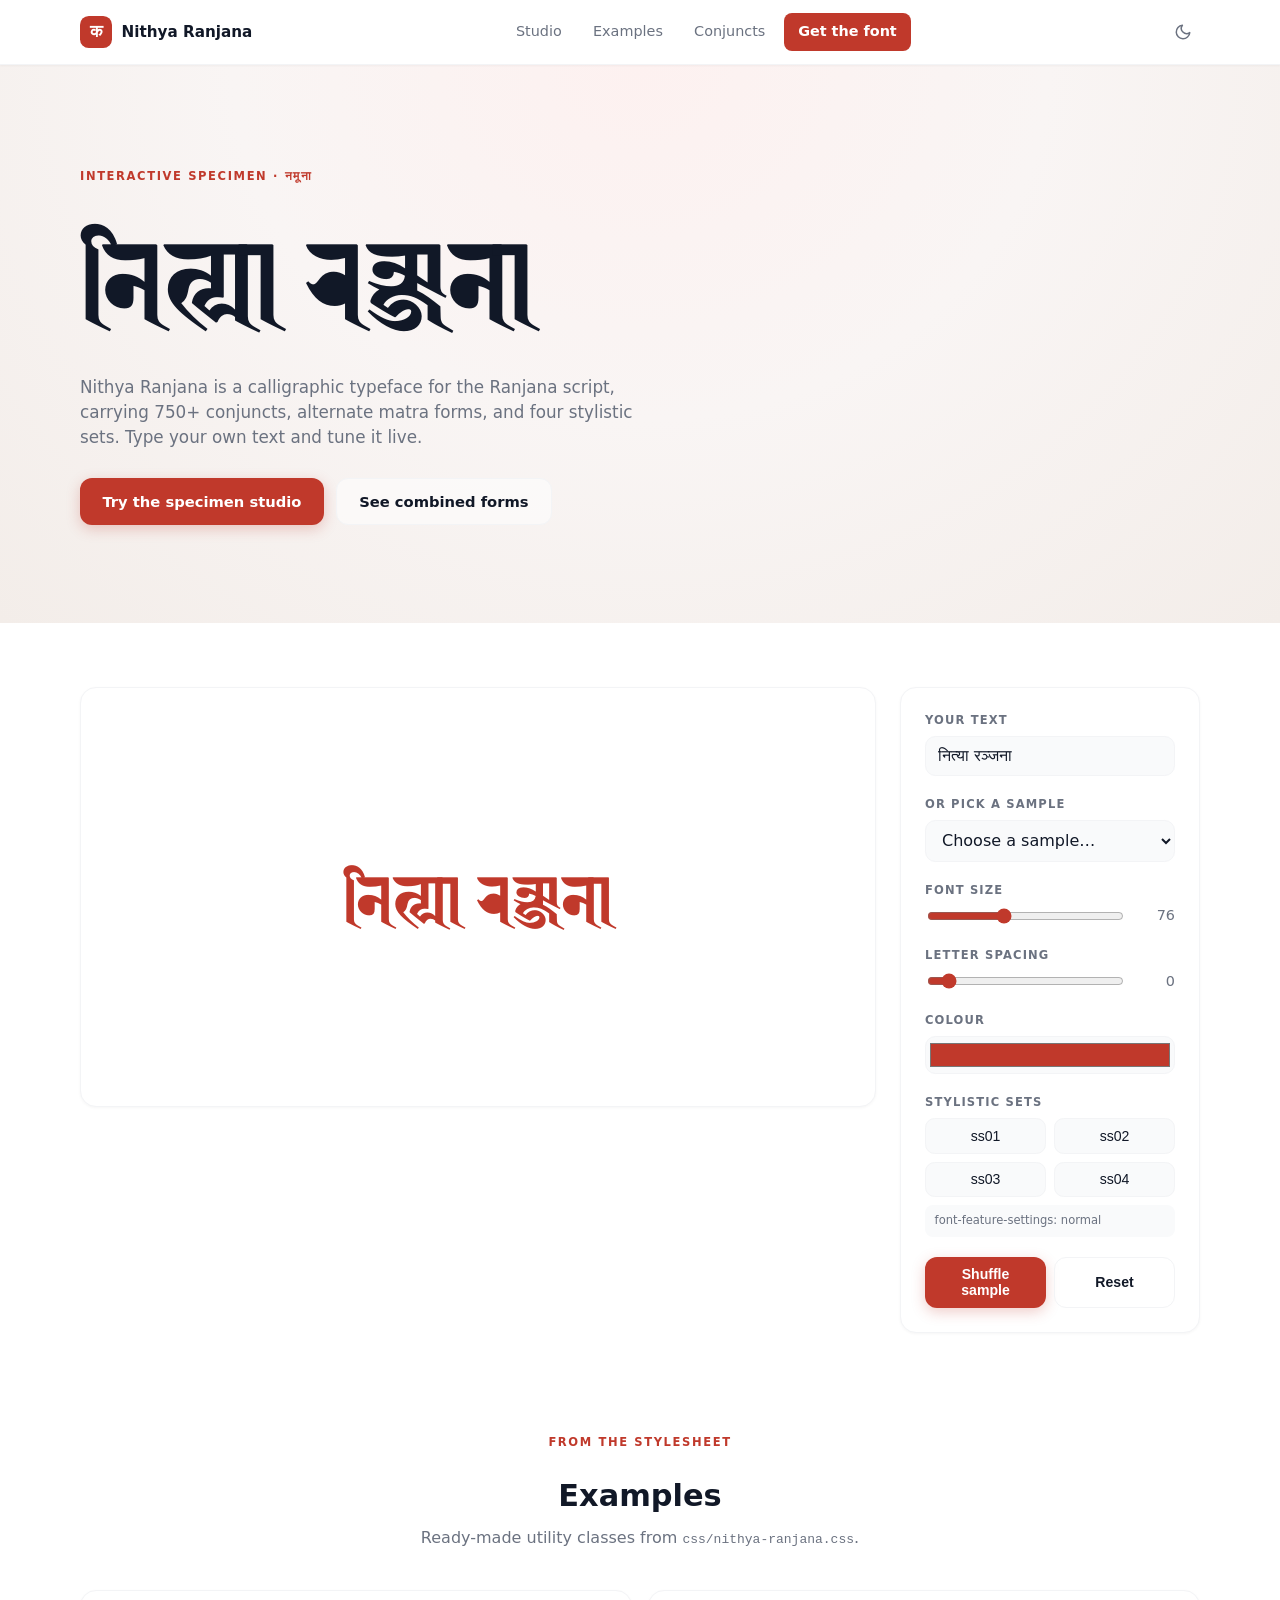
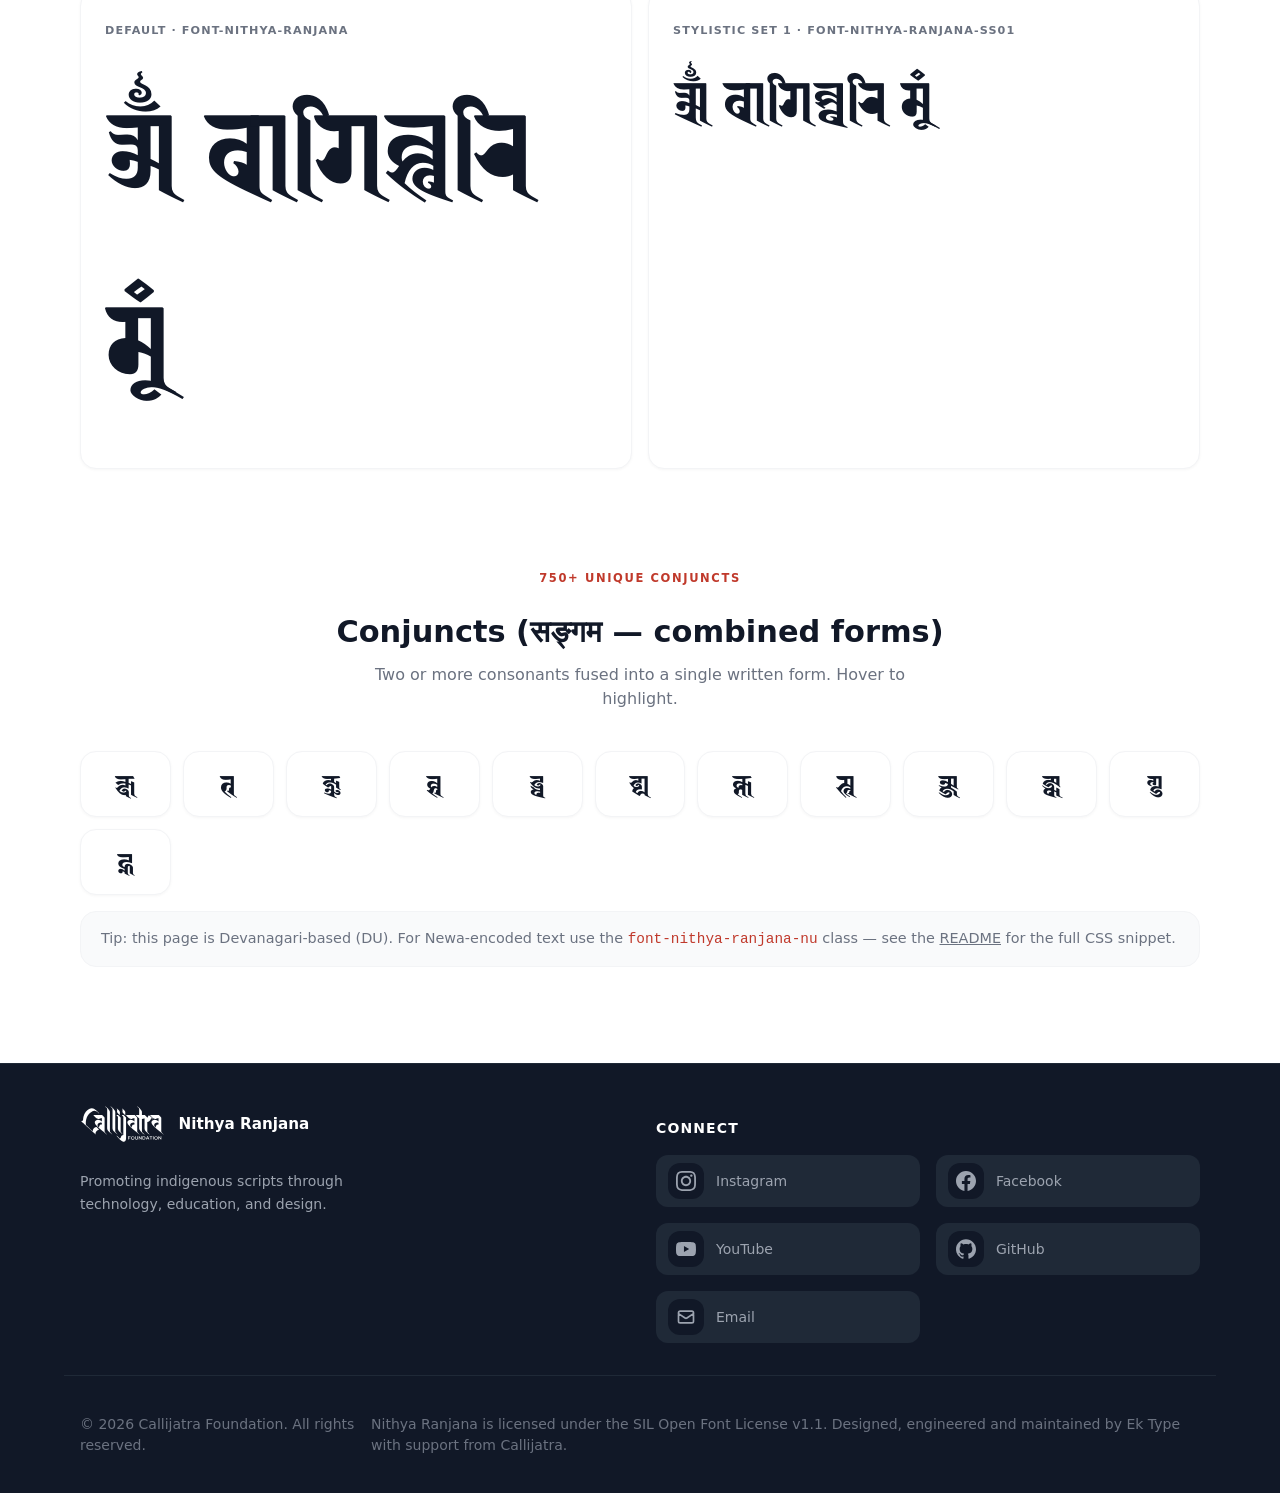
==== commit 742c242c: "Add mobile navigation menu and Callijatra footer with social links" ====
--- a/demo/index.html
+++ b/demo/index.html
@@ -139,6 +139,83 @@
     }
 
     .icon-btn:hover { color: var(--ink); background: var(--surface); }
+    .hamburger {
+      display: none;
+      margin-left: .25rem;
+      padding: .5rem;
+      border: none;
+      border-radius: .5rem;
+      background: transparent;
+      color: var(--muted);
+      cursor: pointer;
+      align-items: center;
+      justify-content: center;
+      transition: color .15s, background .15s;
+    }
+
+    .hamburger:hover { color: var(--ink); background: var(--surface); }
+
+    @media (max-width: 768px) {
+      .nav-links { display: none; }
+      .hamburger { display: flex; }
+    }
+
+    .mobile-menu {
+      display: none;
+      border-top: 1px solid var(--line);
+      background: var(--bg);
+      padding: 0 1rem 1rem;
+      overflow: hidden;
+      transition: height 200ms ease-in-out;
+    }
+
+    @media (max-width: 768px) {
+      .mobile-menu { display: block; }
+    }
+
+    .mobile-menu.nav-collapsed {
+      height: 0;
+      padding-bottom: 0;
+    }
+
+    .mobile-menu.nav-open {
+      height: auto;
+    }
+
+    .mobile-menu-list {
+      display: flex;
+      flex-direction: column;
+      gap: .25rem;
+      margin-top: .5rem;
+      padding: 0;
+      list-style: none;
+    }
+
+    .mobile-menu-link {
+      display: block;
+      padding: .75rem .875rem;
+      border-radius: .75rem;
+      color: var(--muted);
+      text-decoration: none;
+      font-size: .95rem;
+      font-weight: 500;
+      transition: color .15s, background .15s, transform .15s, opacity .15s;
+    }
+
+    .mobile-menu-link:hover { color: var(--ink); background: var(--surface); }
+
+    .menu-item-hidden {
+      opacity: 0;
+      transform: translateY(-8px);
+      pointer-events: none;
+    }
+
+    .mobile-menu.nav-open .mobile-menu-link {
+      opacity: 1;
+      transform: translateY(0);
+      pointer-events: auto;
+      transition-delay: var(--delay, 0ms);
+    }
 
     .hero {
       min-height: 62vh;
@@ -427,39 +504,170 @@
     .docs-note code { color: var(--brand); }
 
     footer {
+      margin-top: 2rem;
       background: #111827;
       color: #d1d5db;
-      margin-top: 2rem;
-    }
-
-    html.dark footer { background: #030712; }
-
-    .footer-inner {
+      padding: 2.5rem 0 1.5rem;
+      border-top: 1px solid #1f2937;
+    }
+
+    html.dark footer { background: #030712; border-top-color: #1f2937; }
+
+    .footer-grid {
       max-width: 72rem;
       margin: 0 auto;
-      padding: 2.5rem 1rem;
-      display: flex;
-      flex-wrap: wrap;
-      gap: 1.5rem;
-      justify-content: space-between;
-      align-items: center;
-    }
-
-    .footer-brand { display: flex; align-items: center; gap: .6rem; font-weight: 600; color: #fff; }
-
-    .footer-links { display: flex; align-items: center; gap: 1.25rem; font-size: .9rem; }
-
-    .footer-links a { color: #9ca3af; text-decoration: none; }
-
-    .footer-links a:hover { color: #fff; }
-
-    .footer-copy {
+      padding: 0 1rem;
+      display: grid;
+      grid-template-columns: 1fr;
+      gap: 2rem;
+      align-items: start;
+    }
+
+    @media (min-width: 768px) {
+      .footer-grid { grid-template-columns: 1fr 1fr; gap: 2rem; }
+    }
+
+    .footer-brand-block {
+      display: flex;
+      flex-direction: column;
+      gap: .75rem;
+    }
+
+    .footer-brand {
+      display: flex;
+      align-items: center;
+      gap: .75rem;
+      text-decoration: none;
+      color: #fff;
+      font-weight: 600;
+      font-size: .95rem;
+    }
+
+    .footer-logo {
+      height: 2.5rem;
+      width: auto;
+      display: block;
+      filter: brightness(0) invert(1);
+    }
+
+    .footer-desc {
+      font-size: .875rem;
+      color: #9ca3af;
+      max-width: 20rem;
+      line-height: 1.6;
+    }
+
+    .footer-connect-title {
+      color: #fff;
+      font-weight: 600;
+      font-size: .875rem;
+      text-transform: uppercase;
+      letter-spacing: .08em;
+      margin-bottom: 1rem;
+    }
+
+    .footer-social-grid {
+      display: grid;
+      grid-template-columns: repeat(2, minmax(0, 1fr));
+      gap: .75rem;
+    }
+
+    @media (min-width: 768px) {
+      .footer-social-grid { gap: 1rem; }
+    }
+
+    .footer-social-link {
+      display: flex;
+      align-items: center;
+      gap: .75rem;
+      padding: .5rem .75rem;
+      border-radius: .75rem;
+      color: #9ca3af;
+      text-decoration: none;
+      font-size: .875rem;
+      transition: color .15s, background .15s;
+      background: #1f2937;
+    }
+
+    html.dark .footer-social-link { background: #111827; }
+
+    .footer-social-link:hover { color: #fff; background: #374151; }
+
+    html.dark .footer-social-link:hover { background: #1f2937; }
+
+    .footer-social-icon {
+      width: 2.25rem;
+      height: 2.25rem;
+      border-radius: .75rem;
+      display: flex;
+      align-items: center;
+      justify-content: center;
+      background: #111827;
+      transition: background .15s;
+      flex-shrink: 0;
+    }
+
+    html.dark .footer-social-icon { background: #0b0f1a; }
+
+    .footer-social-link:hover .footer-social-icon.instagram {
+      background: linear-gradient(135deg, #7c3aed, #ec4899, #f97316);
+    }
+
+    .footer-social-link:hover .footer-social-icon.facebook {
+      background: #1877F2;
+    }
+
+    .footer-social-link:hover .footer-social-icon.youtube {
+      background: #FF0000;
+    }
+
+    .footer-social-link:hover .footer-social-icon.github {
+      background: #000000;
+    }
+
+    .footer-social-link:hover .footer-social-icon.email {
+      background: #EA4335;
+    }
+
+    .footer-social-svg {
+      width: 1.25rem;
+      height: 1.25rem;
+      color: #9ca3af;
+      transition: color .15s;
+    }
+
+    .footer-social-link:hover .footer-social-svg { color: #fff; }
+
+    .footer-bottom {
       max-width: 72rem;
-      margin: 0 auto;
-      padding: 0 1rem 1.75rem;
-      font-size: .82rem;
+      margin: 2rem auto 0;
+      padding: 0 1rem;
+      border-top: 1px solid #1f2937;
+      padding-top: 1.5rem;
+      display: flex;
+      flex-direction: column;
+      gap: .5rem;
+      align-items: center;
+      text-align: center;
+      font-size: .875rem;
       color: #6b7280;
     }
+
+    @media (min-width: 640px) {
+      .footer-bottom {
+        flex-direction: row;
+        justify-content: space-between;
+        text-align: left;
+      }
+    }
+
+    .footer-bottom a {
+      color: #9ca3af;
+      text-decoration: none;
+      transition: color .15s;
+    }
+
+    .footer-bottom a:hover { color: #fff; }
 
     #scroll-top {
       position: fixed;
@@ -494,18 +702,35 @@
     <div class="nav-inner">
       <a class="nav-brand" href="#top">
         <span class="nav-logo">क</span>
-        <span>Callijatra Foundation</span>
+        <span>Nithya Ranjana</span>
       </a>
       <div class="nav-links">
         <a class="nav-link" href="#studio">Studio</a>
         <a class="nav-link" href="#examples">Examples</a>
         <a class="nav-link" href="#conjuncts">Conjuncts</a>
         <a class="nav-main" href="https://github.com/EkType/Nithya-Ranjana" target="_blank" rel="noopener">Get the font</a>
+      </div>
+      <div style="display:flex;align-items:center;gap:.25rem;">
         <button id="theme-toggle" class="icon-btn" aria-label="Toggle dark mode">
           <svg id="icon-sun" xmlns="http://www.w3.org/2000/svg" width="18" height="18" viewBox="0 0 24 24" fill="none" stroke="currentColor" stroke-width="2" stroke-linecap="round" stroke-linejoin="round" style="display:none;"><path d="M12 3v1m0 16v1m8.66-9H21M3 12H2m15.36-6.36-.71.71M6.34 17.66l-.71.71M17.66 17.66l-.71-.71M6.34 6.34l-.71-.71M12 5a7 7 0 1 0 0 14A7 7 0 0 0 12 5z"/></svg>
           <svg id="icon-moon" xmlns="http://www.w3.org/2000/svg" width="18" height="18" viewBox="0 0 24 24" fill="none" stroke="currentColor" stroke-width="2" stroke-linecap="round" stroke-linejoin="round"><path d="M21 12.79A9 9 0 1 1 11.21 3 7 7 0 0 0 21 12.79z"/></svg>
         </button>
-      </div>
+        <button id="nav-toggle" class="hamburger" aria-label="Toggle navigation" aria-expanded="false">
+          <svg id="nav-icon" xmlns="http://www.w3.org/2000/svg" width="22" height="22" viewBox="0 0 24 24" fill="none" stroke="currentColor" stroke-width="2" stroke-linecap="round">
+            <path id="bar-top" d="M4 6h16"></path>
+            <path id="bar-middle" d="M4 12h16"></path>
+            <path id="bar-bottom" d="M4 18h16"></path>
+          </svg>
+        </button>
+      </div>
+    </div>
+    <div id="mobile-menu" class="mobile-menu nav-collapsed">
+      <ul id="mobile-menu-list" class="mobile-menu-list">
+        <li><a href="#studio" class="mobile-menu-link">Studio</a></li>
+        <li><a href="#examples" class="mobile-menu-link">Examples</a></li>
+        <li><a href="#conjuncts" class="mobile-menu-link">Conjuncts</a></li>
+        <li><a href="https://github.com/EkType/Nithya-Ranjana" target="_blank" rel="noopener" class="mobile-menu-link">Get the font</a></li>
+      </ul>
     </div>
   </header>
 
@@ -629,18 +854,64 @@
   </section>
 
   <footer>
-    <div class="footer-inner">
-      <div class="footer-brand">
-        <span class="nav-logo">क</span>
-        <span>Callijatra Foundation</span>
-      </div>
-      <div class="footer-links">
-        <a href="https://github.com/callijatra" target="_blank" rel="noopener">GitHub</a>
-        <a href="https://www.instagram.com/callijatra" target="_blank" rel="noopener">Instagram</a>
-        <a href="../OFL.txt">OFL License</a>
+    <div class="footer-grid">
+      <div class="footer-brand-block">
+        <a href="https://callijatra.github.io" target="_blank" rel="noopener" class="footer-brand">
+          <img src="../images/logos/callijatra_logo.svg" alt="Callijatra Foundation Logo" class="footer-logo">
+          <span>Nithya Ranjana</span>
+        </a>
+        <p class="footer-desc">Promoting indigenous scripts through technology, education, and design.</p>
+      </div>
+      <div>
+        <h3 class="footer-connect-title">Connect</h3>
+        <div class="footer-social-grid">
+          <a href="https://www.instagram.com/callijatra" target="_blank" rel="noopener noreferrer" class="footer-social-link">
+            <span class="footer-social-icon instagram">
+              <svg class="footer-social-svg" fill="currentColor" viewBox="0 0 24 24" aria-hidden="true">
+                <path d="M12 2.163c3.204 0 3.584.012 4.85.07 3.252.148 4.771 1.691 4.919 4.919.058 1.265.069 1.645.069 4.849 0 3.205-.012 3.584-.069 4.849-.149 3.225-1.664 4.771-4.919 4.919-1.266.058-1.644.07-4.85.07-3.204 0-3.584-.012-4.849-.07-3.26-.149-4.771-1.699-4.919-4.92-.058-1.265-.07-1.644-.07-4.849 0-3.204.013-3.583.07-4.849.149-3.227 1.664-4.771 4.919-4.919 1.266-.057 1.645-.069 4.849-.069zm0-2.163c-3.259 0-3.667.014-4.947.072-4.358.2-6.78 2.618-6.98 6.98-.059 1.281-.073 1.689-.073 4.948 0 3.259.014 3.668.072 4.948.2 4.358 2.618 6.78 6.98 6.98 1.281.058 1.689.072 4.948.072 3.259 0 3.668-.014 4.948-.072 4.354-.2 6.782-2.618 6.979-6.98.059-1.28.073-1.689.073-4.948 0-3.259-.014-3.667-.072-4.947-.196-4.354-2.617-6.78-6.979-6.98-1.281-.059-1.69-.073-4.949-.073zm0 5.838c-3.403 0-6.162 2.759-6.162 6.162s2.759 6.163 6.162 6.163 6.162-2.759 6.162-6.163c0-3.403-2.759-6.162-6.162-6.162zm0 10.162c-2.209 0-4-1.79-4-4 0-2.209 1.791-4 4-4s4 1.791 4 4c0 2.21-1.791 4-4 4zm6.406-11.845c-.796 0-1.441.645-1.441 1.44s.645 1.44 1.441 1.44c.795 0 1.439-.645 1.439-1.44s-.644-1.44-1.439-1.44z"></path>
+              </svg>
+            </span>
+            Instagram
+          </a>
+          <a href="https://www.facebook.com/ranjana-script" target="_blank" rel="noopener noreferrer" class="footer-social-link">
+            <span class="footer-social-icon facebook">
+              <svg class="footer-social-svg" fill="currentColor" viewBox="0 0 24 24" aria-hidden="true">
+                <path d="M24 12.073c0-6.627-5.373-12-12-12s-12 5.373-12 12c0 5.99 4.388 10.954 10.125 11.854v-8.385H7.078v-3.47h3.047V9.43c0-3.007 1.792-4.669 4.533-4.669 1.312 0 2.686.235 2.686.235v2.953H15.83c-1.491 0-1.956.925-1.956 1.874v2.25h3.328l-.532 3.47h-2.796v8.385C19.612 23.027 24 18.062 24 12.073z"></path>
+              </svg>
+            </span>
+            Facebook
+          </a>
+          <a href="https://www.youtube.com/@callijatra" target="_blank" rel="noopener noreferrer" class="footer-social-link">
+            <span class="footer-social-icon youtube">
+              <svg class="footer-social-svg" fill="currentColor" viewBox="0 0 24 24" aria-hidden="true">
+                <path d="M23.498 6.186a3.016 3.016 0 0 0-2.122-2.136C19.505 3.545 12 3.545 12 3.545s-7.505 0-9.377.505A3.017 3.017 0 0 0 .502 6.186C0 8.07 0 12 0 12s0 3.93.502 5.814a3.016 3.016 0 0 0 2.122 2.136c1.871.505 9.376.505 9.376.505s7.505 0 9.377-.505a3.015 3.015 0 0 0 2.122-2.136C24 15.93 24 12 24 12s0-3.93-.502-5.814zM9.545 15.568V8.432L15.818 12l-6.273 3.568z"></path>
+              </svg>
+            </span>
+            YouTube
+          </a>
+          <a href="https://github.com/callijatra" target="_blank" rel="noopener noreferrer" class="footer-social-link">
+            <span class="footer-social-icon github">
+              <svg class="footer-social-svg" fill="currentColor" viewBox="0 0 24 24" aria-hidden="true">
+                <path d="M12 .297c-6.63 0-12 5.373-12 12 0 5.303 3.438 9.82 8.205 11.385.6.113.82-.258.82-.577 0-.285-.01-1.04-.015-2.04-3.338.724-4.042-1.61-4.042-1.61C4.422 18.07 3.633 17.7 3.633 17.7c-1.087-.744.084-.729.084-.729 1.205.084 1.838 1.236 1.838 1.236 1.07 1.835 2.809 1.305 3.495.998.108-.776.417-1.305.76-1.605-2.665-.3-5.466-1.332-5.466-5.93 0-1.31.465-2.38 1.235-3.22-.135-.303-.54-1.523.105-3.176 0 0 1.005-.322 3.3 1.23.96-.267 1.98-.399 3-.405 1.02.006 2.04.138 3 .405 2.28-1.552 3.285-1.23 3.285-1.23.645 1.653.24 2.873.12 3.176.765.84 1.23 1.91 1.23 3.22 0 4.61-2.805 5.625-5.475 5.92.42.36.81 1.096.81 2.22 0 1.606-.015 2.896-.015 3.286 0 .315.21.69.825.57C20.565 22.092 24 17.592 24 12.297c0-6.627-5.373-12-12-12"></path>
+              </svg>
+            </span>
+            GitHub
+          </a>
+          <a href="mailto:callijatrafoundation@gmail.com" class="footer-social-link">
+            <span class="footer-social-icon email">
+              <svg class="footer-social-svg" fill="none" viewBox="0 0 24 24" stroke="currentColor" stroke-width="2" aria-hidden="true">
+                <path stroke-linecap="round" stroke-linejoin="round" d="M3 8l7.89 5.26a2 2 0 002.22 0L21 8M5 19h14a2 2 0 002-2V7a2 2 0 00-2-2H5a2 2 0 00-2 2v10a2 2 0 002 2z"></path>
+              </svg>
+            </span>
+            Email
+          </a>
+        </div>
       </div>
     </div>
-    <p class="footer-copy">Nithya Ranjana is licensed under the SIL Open Font License v1.1. Designed, engineered and maintained by Ek Type with support from Callijatra.</p>
+    <div class="footer-bottom">
+      <p>© 2026 Callijatra Foundation. All rights reserved.</p>
+      <p>Nithya Ranjana is licensed under the SIL Open Font License v1.1. Designed, engineered and maintained by Ek Type with support from Callijatra.</p>
+    </div>
   </footer>
 
   <button id="scroll-top" aria-label="Scroll to top">
@@ -755,7 +1026,52 @@
       setTheme(!html.classList.contains('dark'));
     });
 
-    var scrollTop = document.getElementById('scroll-top');
+    var navToggle = document.getElementById('nav-toggle');
+    var mobileMenu = document.getElementById('mobile-menu');
+    var mobileMenuList = document.getElementById('mobile-menu-list');
+    var barTop = document.getElementById('bar-top');
+    var barMiddle = document.getElementById('bar-middle');
+    var barBottom = document.getElementById('bar-bottom');
+    var menuItems = mobileMenuList ? Array.prototype.slice.call(mobileMenuList.querySelectorAll('a.mobile-menu-link')) : [];
+    var itemDelay = 30;
+    var animDuration = 200;
+
+    function setNav(open) {
+      if (!navToggle || !mobileMenu) return;
+      navToggle.setAttribute('aria-expanded', String(open));
+      if (barTop) barTop.setAttribute('d', open ? 'M6 6l12 12' : 'M4 6h16');
+      if (barMiddle) barMiddle.setAttribute('opacity', open ? '0' : '1');
+      if (barBottom) barBottom.setAttribute('d', open ? 'M18 6L6 18' : 'M4 18h16');
+      menuItems.forEach(function(item, idx) {
+        item.style.setProperty('--delay', (idx * itemDelay) + 'ms');
+        if (open) item.classList.remove('menu-item-hidden');
+        else item.classList.add('menu-item-hidden');
+      });
+      if (open) {
+        mobileMenu.classList.remove('nav-collapsed');
+        mobileMenu.classList.add('nav-open');
+        var h = mobileMenu.scrollHeight;
+        mobileMenu.style.height = '0px';
+        void mobileMenu.offsetHeight;
+        mobileMenu.style.height = h + 'px';
+      } else {
+        var h2 = mobileMenu.scrollHeight;
+        mobileMenu.style.height = h2 + 'px';
+        void mobileMenu.offsetHeight;
+        mobileMenu.style.height = '0px';
+      }
+      setTimeout(function() {
+        if (mobileMenu.classList.contains('nav-open') && !open) {
+          mobileMenu.classList.remove('nav-open');
+          mobileMenu.classList.add('nav-collapsed');
+        }
+      }, animDuration);
+    }
+    if (navToggle) navToggle.addEventListener('click', function() { var open = navToggle.getAttribute('aria-expanded') === 'true'; setNav(!open); });
+    menuItems.forEach(function(link){ link.addEventListener('click', function(){ setNav(false); }); });
+
+
+        var scrollTop = document.getElementById('scroll-top');
 
     window.addEventListener('scroll', function () {
       scrollTop.classList.toggle('visible', window.scrollY > 300);
--- a/css/nithya-ranjana.css
+++ b/css/nithya-ranjana.css
@@ -34,6 +34,7 @@
       font-family: 'NithyaRanjana', sans-serif;
       font-feature-settings: "ss01" 1;
     }
+
 }
 
 .text-large {
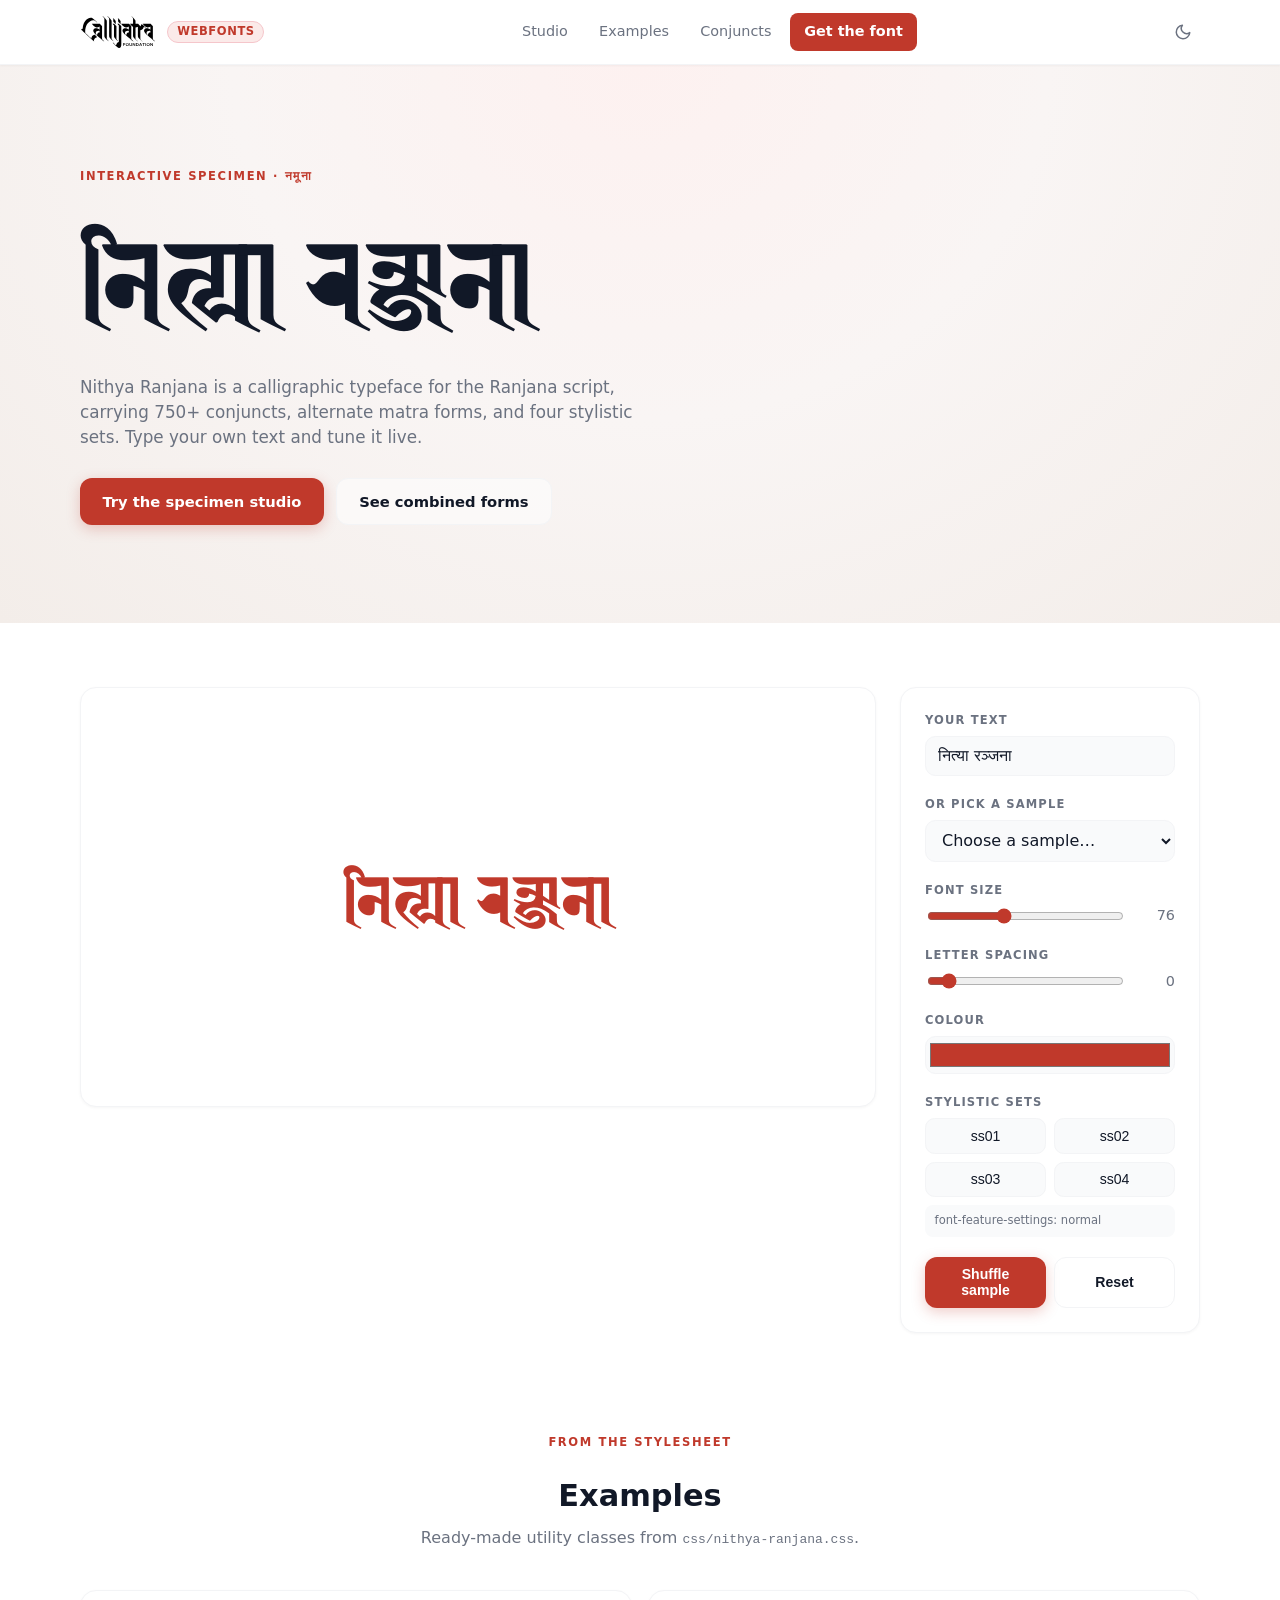
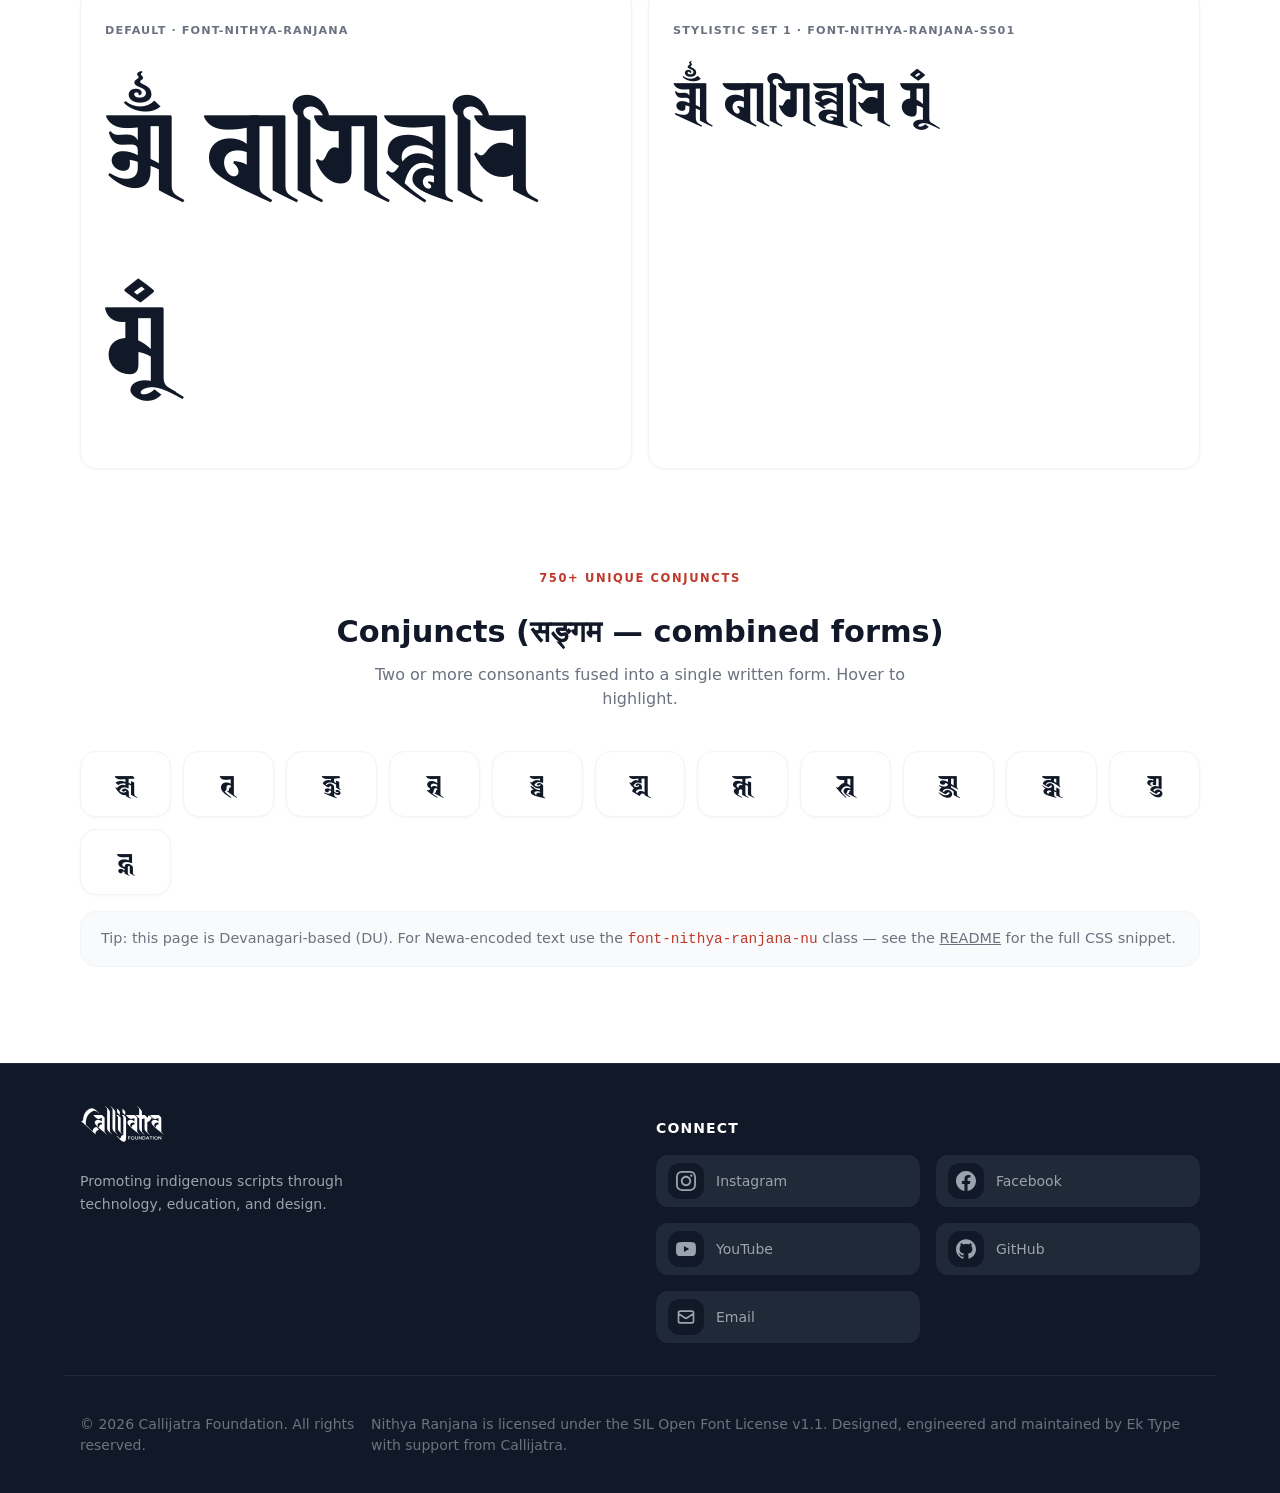
==== commit ff370caa: "Fix usage section horizontal overflow, update brand headers, and add CHANGELOG" ====
--- a/demo/index.html
+++ b/demo/index.html
@@ -19,6 +19,8 @@
     :root {
       --brand: #c0392b;
       --brand-hover: #a93226;
+      --brand-subtle: #fbeae9;
+      --brand-subtle-border: #f5c6cb;
       --ink: #111827;
       --muted: #6b7280;
       --bg: #ffffff;
@@ -29,6 +31,8 @@
     }
 
     html.dark {
+      --brand-subtle: #3b1212;
+      --brand-subtle-border: #7f1d1d;
       --ink: #f3f4f6;
       --muted: #9ca3af;
       --bg: #030712;
@@ -75,26 +79,53 @@
       gap: 1rem;
     }
 
-    .nav-brand {
-      display: flex;
-      align-items: center;
-      gap: .6rem;
+    .brand-logo {
+      display: flex;
+      align-items: center;
+      gap: 0.6rem;
+      color: var(--ink);
+      flex-shrink: 0;
+    }
+
+    .brand-logo-img-link {
+      display: flex;
+      align-items: center;
       text-decoration: none;
-      font-weight: 600;
-      font-size: .95rem;
-    }
-
-    .nav-logo {
-      width: 2rem;
-      height: 2rem;
-      border-radius: .55rem;
-      background: var(--brand);
-      color: #fff;
-      display: flex;
-      align-items: center;
-      justify-content: center;
+      transition: opacity 0.2s;
+    }
+
+    .brand-logo-img-link:hover {
+      opacity: 0.85;
+    }
+
+    .brand-title-link {
+      display: flex;
+      align-items: center;
+      text-decoration: none;
+      color: inherit;
+    }
+
+    .brand-logo img {
+      height: 2.25rem;
+      width: auto;
+      transition: filter 0.2s;
+    }
+
+    html.dark .brand-logo img {
+      filter: brightness(0) invert(1);
+    }
+
+    .brand-title-badge {
+      font-size: 0.72rem;
       font-weight: 700;
-      font-size: 1.05rem;
+      text-transform: uppercase;
+      letter-spacing: 0.05em;
+      background-color: var(--brand-subtle);
+      color: var(--brand);
+      padding: 0.2rem 0.55rem;
+      border-radius: 9999px;
+      border: 1px solid var(--brand-subtle-border);
+      line-height: 1.2;
     }
 
     .nav-links { display: flex; align-items: center; gap: .35rem; }
@@ -700,10 +731,14 @@
 <body>
   <header class="nav">
     <div class="nav-inner">
-      <a class="nav-brand" href="#top">
-        <span class="nav-logo">क</span>
-        <span>Nithya Ranjana</span>
-      </a>
+      <div class="brand-logo">
+        <a href="https://callijatra.github.io" target="_blank" rel="noopener noreferrer" title="Callijatra Foundation Webpage" class="brand-logo-img-link">
+          <img src="../images/logos/callijatra_logo.svg" alt="Callijatra Foundation Logo">
+        </a>
+        <a href="../index.html" class="brand-title-link" title="Webfonts Home">
+          <span class="brand-title-badge">Webfonts</span>
+        </a>
+      </div>
       <div class="nav-links">
         <a class="nav-link" href="#studio">Studio</a>
         <a class="nav-link" href="#examples">Examples</a>
@@ -858,7 +893,6 @@
       <div class="footer-brand-block">
         <a href="https://callijatra.github.io" target="_blank" rel="noopener" class="footer-brand">
           <img src="../images/logos/callijatra_logo.svg" alt="Callijatra Foundation Logo" class="footer-logo">
-          <span>Nithya Ranjana</span>
         </a>
         <p class="footer-desc">Promoting indigenous scripts through technology, education, and design.</p>
       </div>
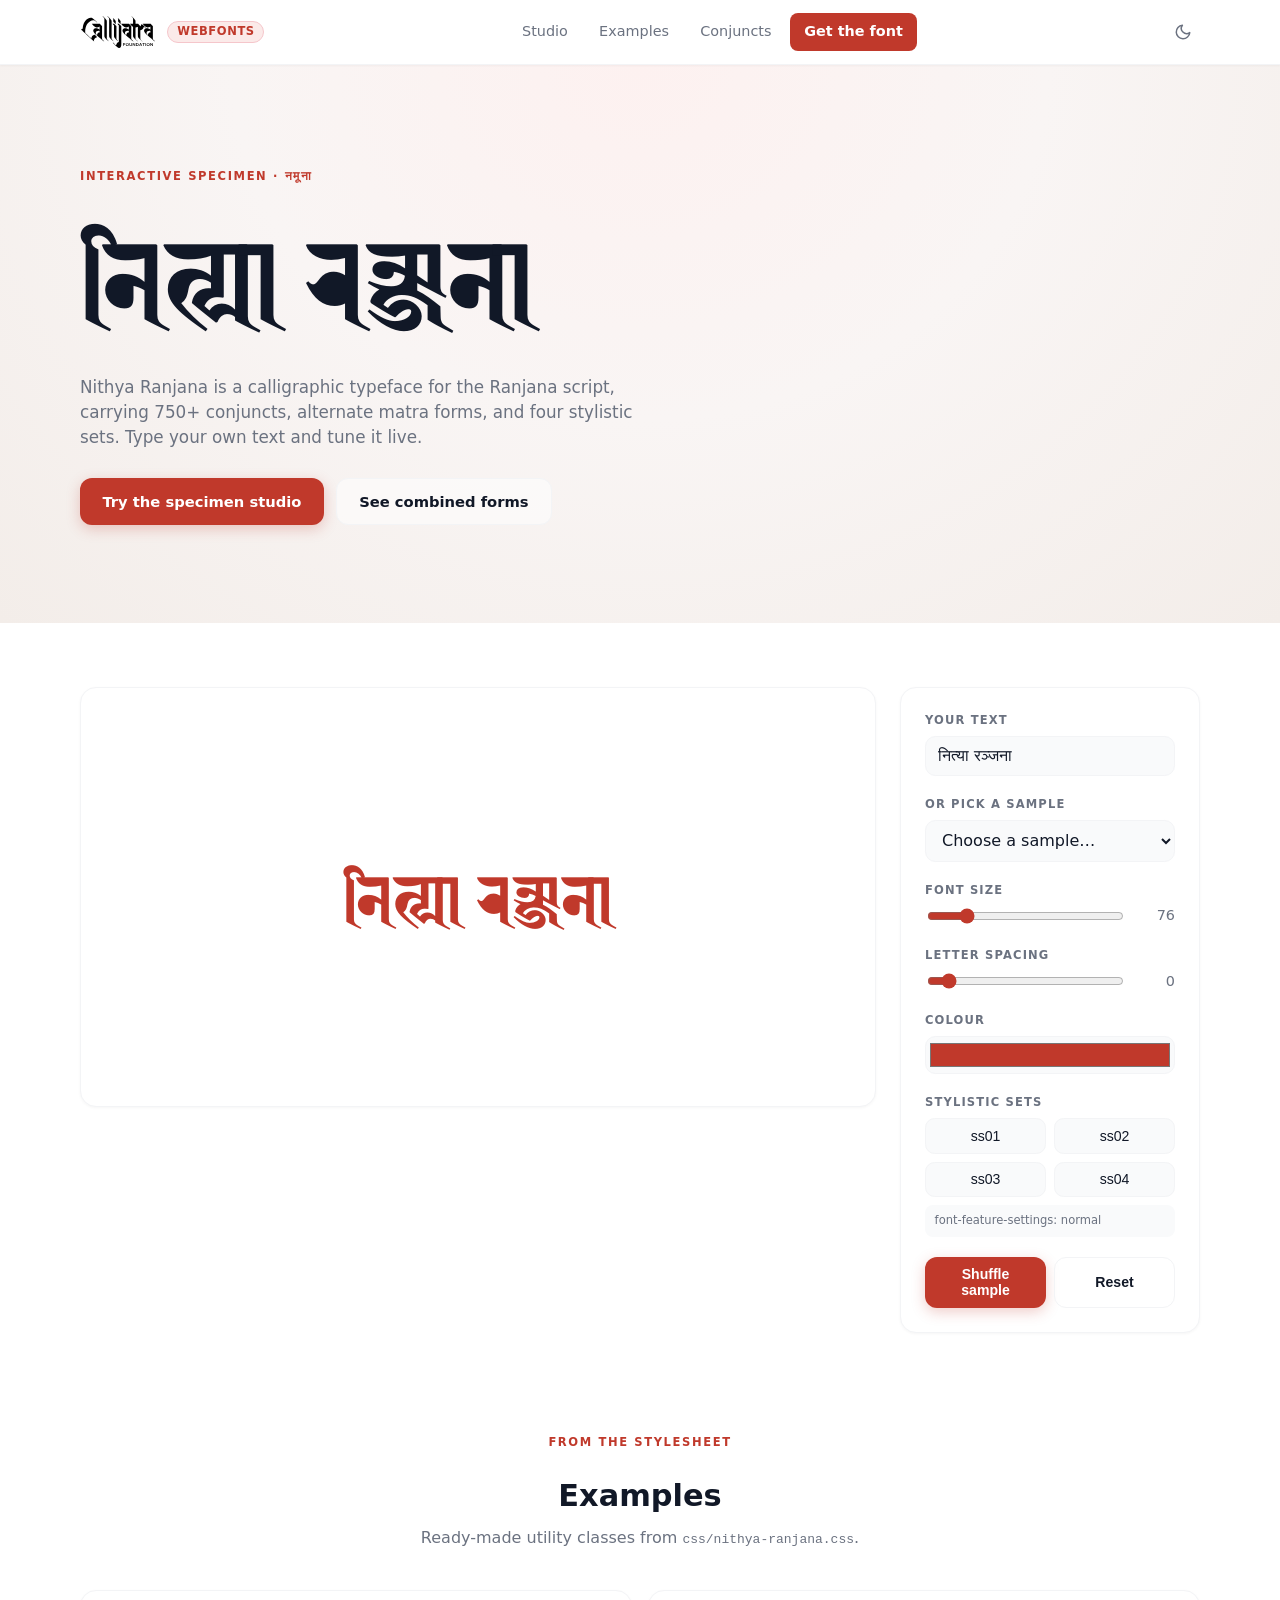
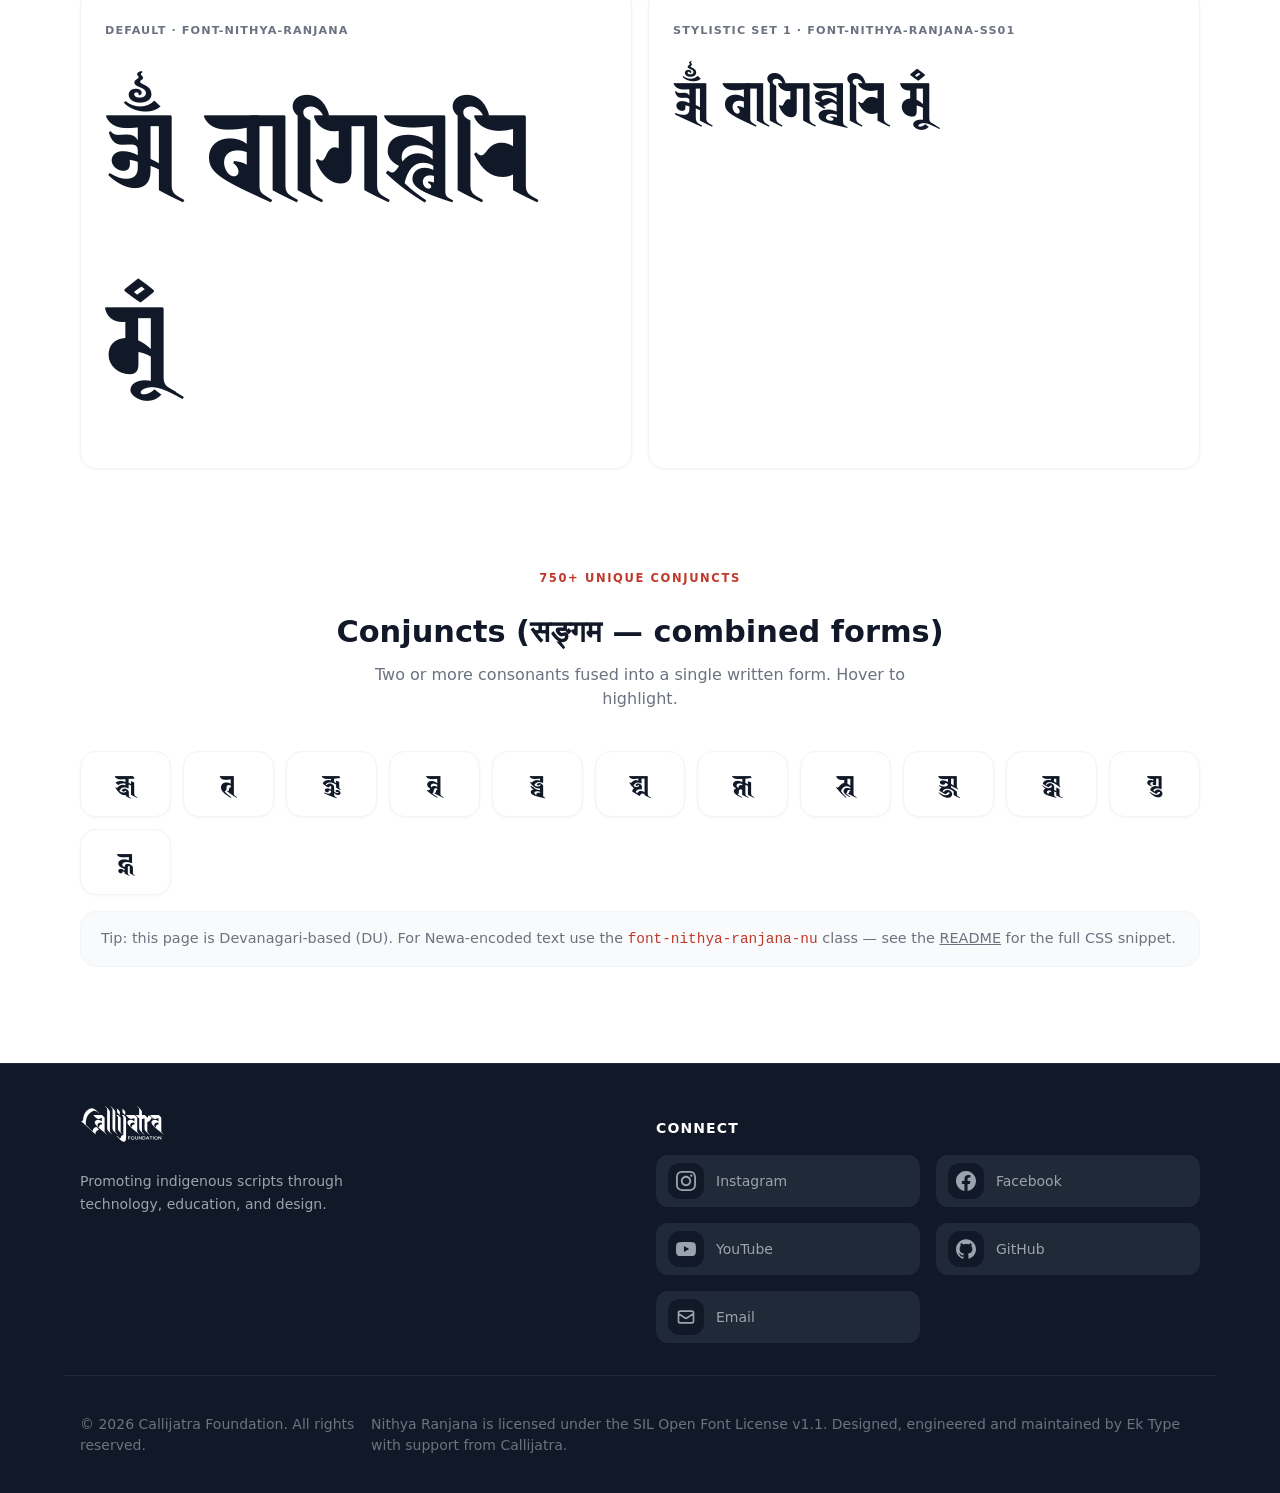
==== commit bab54ca0: "Increase maximum font size slider to 320 in live specimen and studio" ====
--- a/demo/index.html
+++ b/demo/index.html
@@ -808,7 +808,7 @@
       <div class="field">
         <label for="size-slider">Font size</label>
         <div class="row">
-          <input id="size-slider" type="range" min="24" max="160" value="76">
+          <input id="size-slider" type="range" min="24" max="320" value="76">
           <output id="size-output" for="size-slider">76</output>
         </div>
       </div>
